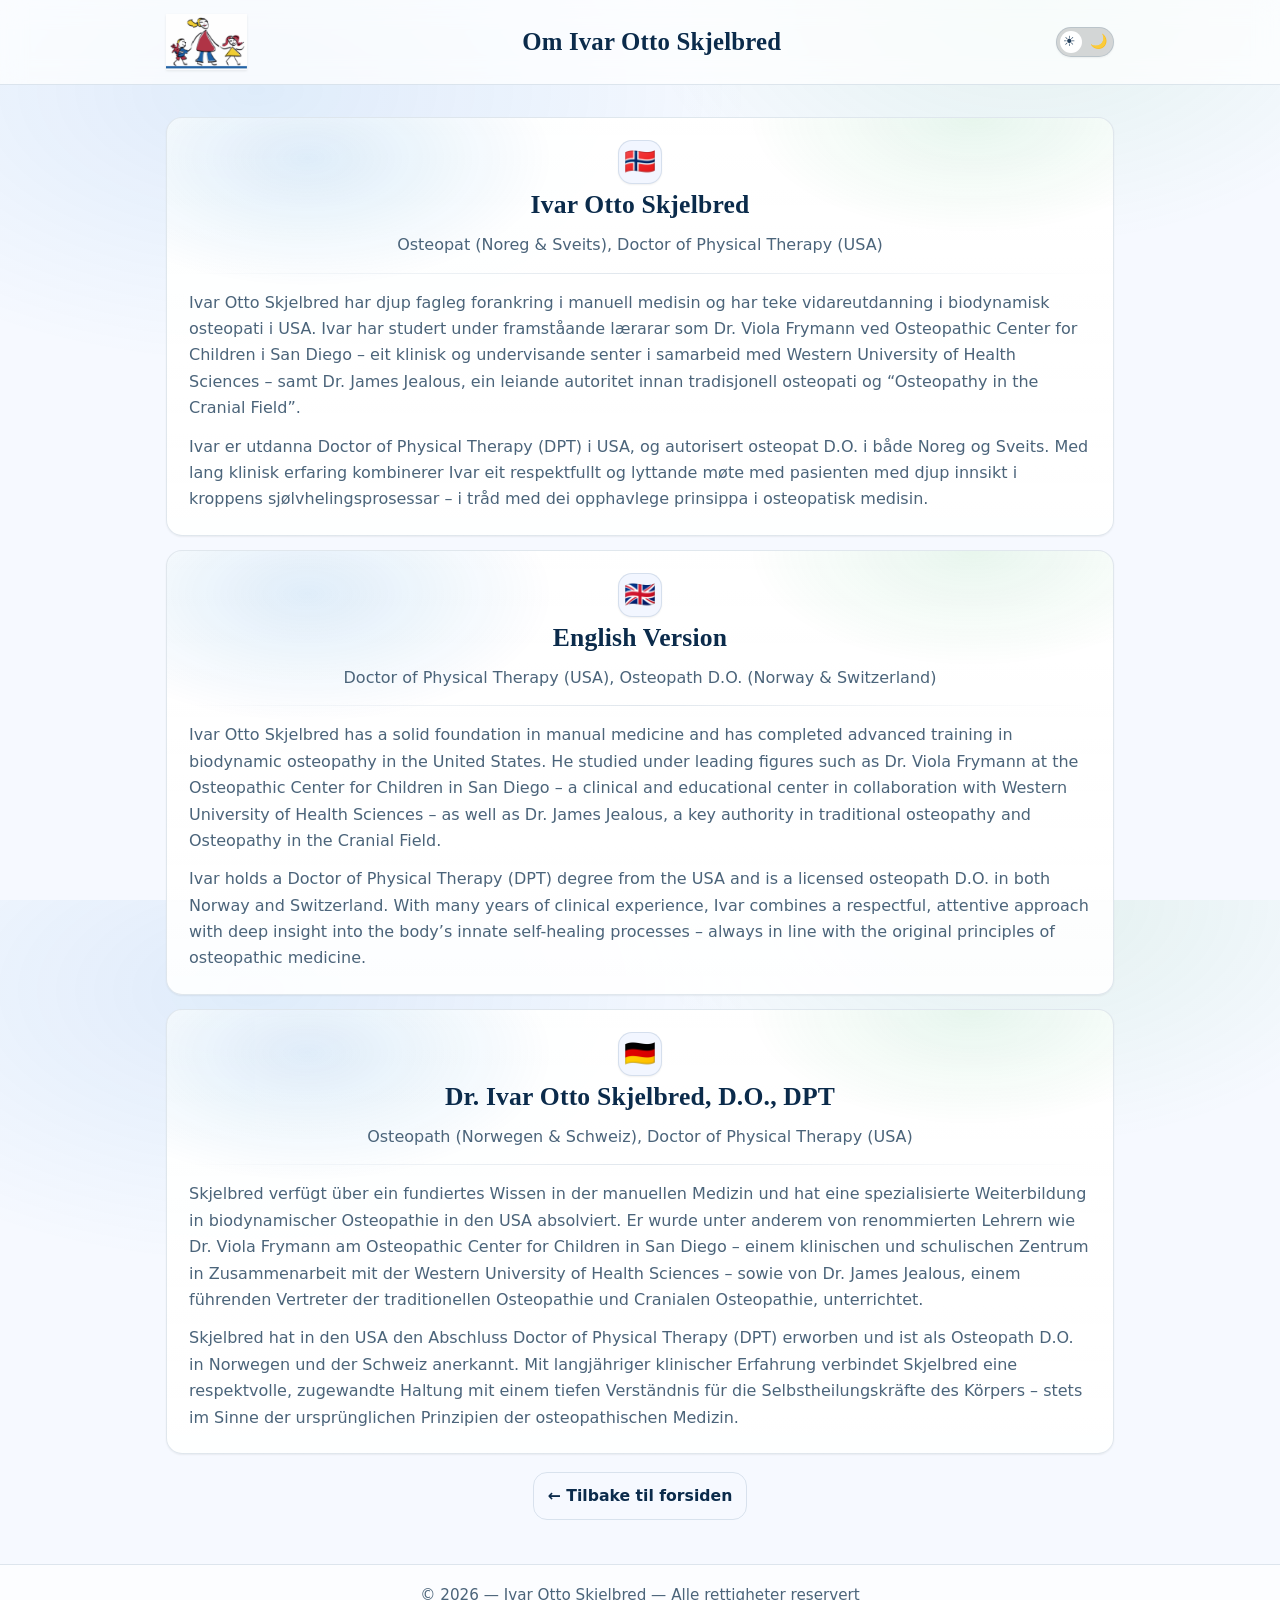
==== om-meg.html @ bd0c1c4c "Update om-meg.html" ====
<!DOCTYPE html>
<html lang="no">
<head>
  <meta charset="UTF-8" />
  <meta name="viewport" content="width=device-width, initial-scale=1.0" />
  <title>Om Ivar Otto Skjelbred</title>

  <meta name="description" content="Om Ivar Otto Skjelbred – bakgrunn, utdanning og erfaring. Norsk, engelsk og tysk." />
  <meta name="color-scheme" content="light dark" />

  <link rel="icon" href="logo.gif" type="image/gif" />
  <link rel="preconnect" href="https://www.google.com" />
  <link rel="preconnect" href="https://upload.wikimedia.org" />

  <style>
    /* Reset */
    * { margin: 0; padding: 0; box-sizing: border-box; }
    img { max-width: 100%; display: block; }
    a { color: inherit; }
    html, body { height: 100%; }

    :root{
      --bg: #f6f9ff;
      --surface: #ffffff;
      --surface-2: #f2f6ff;
      --text: #0b2b4b;
      --muted: #4b647a;
      --border: rgba(3,57,108,0.12);

      --primary: #0b74d1;
      --primary-hover: #085ea9;

      --success: #2eaa5f;
      --success-hover: #249452;

      --shadow-sm: 0 1px 2px rgba(0,0,0,.06);
      --shadow-md: 0 10px 25px rgba(0,0,0,.08);

      --radius: 16px;
      --container: 980px;
    }

    [data-theme="dark"]{
      --bg: #0f1115;
      --surface: #161a22;
      --surface-2: #0f141c;
      --text: #f3f6fb;
      --muted: #b7c3d0;
      --border: rgba(255,255,255,0.10);

      --primary: #4aa3ff;
      --primary-hover: #2d8ef5;

      --success: #43c37a;
      --success-hover: #2faa63;

      --shadow-sm: 0 1px 2px rgba(0,0,0,.25);
      --shadow-md: 0 12px 28px rgba(0,0,0,.35);
    }

    body{
      font-family: system-ui, -apple-system, Segoe UI, Roboto, Arial, "Noto Sans", "Apple Color Emoji","Segoe UI Emoji";
      background: radial-gradient(900px 500px at 20% 10%, rgba(11,116,209,.10), transparent 55%),
                  radial-gradient(700px 450px at 80% 0%, rgba(46,170,95,.10), transparent 55%),
                  var(--bg);
      color: var(--text);
      line-height: 1.65;
      -webkit-font-smoothing: antialiased;
      text-rendering: optimizeLegibility;
      transition: background-color .25s ease, color .25s ease;
      color-scheme: light dark;
      display: flex;
      flex-direction: column;
      min-height: 100%;
    }

    /* Header */
    header{
      position: sticky;
      top: 0;
      z-index: 10;
      background: rgba(255,255,255,.72);
      backdrop-filter: blur(12px);
      border-bottom: 1px solid var(--border);
    }
    [data-theme="dark"] header{
      background: rgba(22,26,34,.70);
    }

    .header-inner{
      max-width: var(--container);
      margin: 0 auto;
      padding: 14px 16px;
      display: grid;
      grid-template-columns: auto 1fr auto;
      align-items: center;
      gap: 12px;
    }

    header img.logo{
      width: auto;
      height: 56px;
      max-width: 90px;
      filter: drop-shadow(0 1px 1px rgba(0,0,0,.08));
    }

    header h1{
      font-size: clamp(1.05rem, 2.5vw, 1.55rem);
      margin: 0;
      text-align: center;
      letter-spacing: .2px;
      font-family: ui-serif, Georgia, "Times New Roman", Times, serif;
    }

    /* Theme toggle */
    .theme-toggle{
      position: relative;
      display: inline-block;
      width: 58px;
      height: 30px;
    }
    .theme-toggle input{
      opacity: 0;
      width: 0;
      height: 0;
    }
    .slider{
      position: absolute;
      cursor: pointer;
      inset: 0;
      background-color: rgba(0,0,0,0.15);
      border: 1px solid var(--border);
      transition: 0.25s;
      border-radius: 999px;
      display: flex;
      align-items: center;
      justify-content: space-between;
      padding: 0 6px;
      box-shadow: var(--shadow-sm);
    }
    .slider:before{
      content: "";
      position: absolute;
      height: 22px;
      width: 22px;
      left: 3px;
      top: 3px;
      background-color: white;
      transition: 0.25s;
      border-radius: 50%;
    }
    input:checked + .slider{
      background-color: rgba(46,170,95,0.30);
    }
    input:checked + .slider:before{
      transform: translateX(28px);
    }
    .icon{ font-size: 14px; opacity: .9; }

    /* Layout */
    main{
      flex: 1;
      width: 100%;
      display: flex;
      justify-content: center;
    }
    .page{
      width: 100%;
      max-width: var(--container);
      padding: 18px 16px 44px;
    }

    /* Unified card style */
    .card{
      background: linear-gradient(180deg, rgba(255,255,255,.95), rgba(255,255,255,.90));
      border: 1px solid var(--border);
      border-radius: var(--radius);
      box-shadow: var(--shadow-sm);
      padding: 22px;
      margin: 14px 0;
      position: relative;
      overflow: hidden;
    }
    [data-theme="dark"] .card{
      background: linear-gradient(180deg, rgba(22,26,34,.96), rgba(22,26,34,.88));
    }
    .card::before{
      content:"";
      position:absolute;
      inset:-2px;
      background:
        radial-gradient(420px 220px at 15% 10%, rgba(11,116,209,.14), transparent 60%),
        radial-gradient(420px 220px at 85% 0%, rgba(46,170,95,.12), transparent 55%);
      pointer-events:none;
      opacity:.9;
    }
    .card > *{ position: relative; }

    .card-head{
      text-align: center;
      margin-bottom: 10px;
    }
    .card-title{
      font-size: clamp(1.25rem, 2.2vw, 1.6rem);
      letter-spacing: .2px;
      font-family: ui-serif, Georgia, "Times New Roman", Times, serif;
      margin: 0;
    }
    .card-subtitle{
      margin-top: 6px;
      color: var(--muted);
      font-size: 1rem;
    }

    .divider{
      height: 1px;
      background: linear-gradient(90deg, transparent, var(--border), transparent);
      margin: 14px 0 16px;
    }

    /* Section content */
    .section-grid{
      display: grid;
      gap: 12px;
    }
    .flag{
      font-size: 1.6rem;
      line-height: 1;
      display: inline-flex;
      align-items: center;
      justify-content: center;
      width: 44px;
      height: 44px;
      border-radius: 14px;
      border: 1px solid var(--border);
      background: var(--surface-2);
      box-shadow: var(--shadow-sm);
      margin: 0 auto;
    }

    p{
      color: var(--muted);
      font-size: 1rem;
    }
    .lead{
      color: var(--text);
      font-weight: 700;
      margin-top: 2px;
      text-align: center;
    }

    /* Buttons */
    .btn{
      display: inline-flex;
      align-items: center;
      justify-content: center;
      gap: 8px;
      padding: 12px 16px;
      font-size: 0.98rem;
      font-weight: 750;
      color: #fff;
      background: var(--primary);
      border: 1px solid rgba(255,255,255,.15);
      border-radius: 14px;
      text-decoration: none;
      cursor: pointer;
      box-shadow: var(--shadow-sm);
      transition: transform .15s ease, box-shadow .15s ease, background-color .15s ease;
      min-width: 200px;
    }
    .btn:hover{
      background: var(--primary-hover);
      transform: translateY(-1px);
      box-shadow: var(--shadow-md);
    }
    .btn:active{ transform: translateY(0); }
    .btn:focus-visible{
      outline: 3px solid rgba(74,163,255,.45);
      outline-offset: 3px;
    }
    .btn.ghost{
      background: transparent;
      color: var(--text);
      border: 1px solid var(--border);
      box-shadow: none;
      min-width: unset;
      padding: 10px 14px;
    }
    .btn.ghost:hover{
      background: rgba(11,116,209,.08);
      transform: translateY(-1px);
      box-shadow: var(--shadow-sm);
    }

    .center-actions{
      display: flex;
      justify-content: center;
      margin-top: 18px;
    }

    /* Footer */
    footer{
      border-top: 1px solid var(--border);
      background: rgba(255,255,255,.65);
      backdrop-filter: blur(10px);
      color: var(--muted);
      text-align: center;
      padding: 18px 12px;
    }
    [data-theme="dark"] footer{
      background: rgba(22,26,34,.62);
    }
    footer p{ font-size: 0.95rem; }

    @media (max-width: 520px){
      header img.logo{ height: 48px; max-width: 80px; }
      .btn{ min-width: 100%; }
    }

    @media (prefers-reduced-motion: reduce){
      *{ transition: none !important; }
    }
  </style>
</head>

<body>
  <header>
    <div class="header-inner">
      <a href="index.html" aria-label="Til forsiden">
        <img src="logo.gif" alt="Osteopati Skjelbred Logo" class="logo" />
      </a>

      <h1>Om Ivar Otto Skjelbred</h1>

      <label class="theme-toggle" aria-label="Bytt mellom lys og mørk modus">
        <input type="checkbox" id="theme-switch" />
        <span class="slider" aria-hidden="true">
          <span class="icon">☀️</span>
          <span class="icon">🌙</span>
        </span>
      </label>
    </div>
  </header>

  <main>
    <div class="page">

      <!-- Norsk -->
      <section class="card">
        <div class="card-head">
          <div class="flag" aria-hidden="true">🇳🇴</div>
          <h2 class="card-title">Ivar Otto Skjelbred</h2>
          <p class="card-subtitle">Osteopat (Noreg &amp; Sveits), Doctor of Physical Therapy (USA)</p>
        </div>

        <div class="divider"></div>

        <div class="section-grid">
          <p>
            Ivar Otto Skjelbred har djup fagleg forankring i manuell medisin og har teke vidareutdanning i biodynamisk osteopati i USA.
            Ivar har studert under framståande lærarar som Dr. Viola Frymann ved Osteopathic Center for Children i San Diego – eit klinisk og
            undervisande senter i samarbeid med Western University of Health Sciences – samt Dr. James Jealous, ein leiande autoritet innan
            tradisjonell osteopati og “Osteopathy in the Cranial Field”.
          </p>
          <p>
            Ivar er utdanna Doctor of Physical Therapy (DPT) i USA, og autorisert osteopat D.O. i både Noreg og Sveits. Med lang klinisk
            erfaring kombinerer Ivar eit respektfullt og lyttande møte med pasienten med djup innsikt i kroppens sjølvhelingsprosessar – i tråd
            med dei opphavlege prinsippa i osteopatisk medisin.
          </p>
        </div>
      </section>

      <!-- English -->
      <section class="card">
        <div class="card-head">
          <div class="flag" aria-hidden="true">🇬🇧</div>
          <h2 class="card-title">English Version</h2>
          <p class="card-subtitle">Doctor of Physical Therapy (USA), Osteopath D.O. (Norway &amp; Switzerland)</p>
        </div>

        <div class="divider"></div>

        <div class="section-grid">
          <p>
            Ivar Otto Skjelbred has a solid foundation in manual medicine and has completed advanced training in biodynamic osteopathy in the
            United States. He studied under leading figures such as Dr. Viola Frymann at the Osteopathic Center for Children in San Diego – a
            clinical and educational center in collaboration with Western University of Health Sciences – as well as Dr. James Jealous, a key
            authority in traditional osteopathy and Osteopathy in the Cranial Field.
          </p>
          <p>
            Ivar holds a Doctor of Physical Therapy (DPT) degree from the USA and is a licensed osteopath D.O. in both Norway and Switzerland.
            With many years of clinical experience, Ivar combines a respectful, attentive approach with deep insight into the body’s innate
            self-healing processes – always in line with the original principles of osteopathic medicine.
          </p>
        </div>
      </section>

      <!-- Deutsch -->
      <section class="card">
        <div class="card-head">
          <div class="flag" aria-hidden="true">🇩🇪</div>
          <h2 class="card-title">Dr. Ivar Otto Skjelbred, D.O., DPT</h2>
          <p class="card-subtitle">Osteopath (Norwegen &amp; Schweiz), Doctor of Physical Therapy (USA)</p>
        </div>

        <div class="divider"></div>

        <div class="section-grid">
          <p>
            Skjelbred verfügt über ein fundiertes Wissen in der manuellen Medizin und hat eine spezialisierte Weiterbildung in biodynamischer
            Osteopathie in den USA absolviert. Er wurde unter anderem von renommierten Lehrern wie Dr. Viola Frymann am Osteopathic Center for
            Children in San Diego – einem klinischen und schulischen Zentrum in Zusammenarbeit mit der Western University of Health Sciences –
            sowie von Dr. James Jealous, einem führenden Vertreter der traditionellen Osteopathie und Cranialen Osteopathie, unterrichtet.
          </p>
          <p>
            Skjelbred hat in den USA den Abschluss Doctor of Physical Therapy (DPT) erworben und ist als Osteopath D.O. in Norwegen und der
            Schweiz anerkannt. Mit langjähriger klinischer Erfahrung verbindet Skjelbred eine respektvolle, zugewandte Haltung mit einem tiefen
            Verständnis für die Selbstheilungskräfte des Körpers – stets im Sinne der ursprünglichen Prinzipien der osteopathischen Medizin.
          </p>
        </div>
      </section>

      <div class="center-actions">
        <a href="index.html" class="btn ghost">&larr; Tilbake til forsiden</a>
      </div>

    </div>
  </main>

  <footer>
    <p>&copy; 2026 — Ivar Otto Skjelbred — Alle rettigheter reservert</p>
  </footer>

  <script>
    // Same theme behavior as index.html (localStorage)
    const themeSwitch = document.getElementById('theme-switch');
    const savedTheme = localStorage.getItem('theme');

    if (savedTheme === 'dark') {
      document.body.setAttribute('data-theme', 'dark');
      themeSwitch.checked = true;
    }

    themeSwitch.addEventListener('change', () => {
      const mode = themeSwitch.checked ? 'dark' : 'light';
      if (mode === 'dark') document.body.setAttribute('data-theme', 'dark');
      else document.body.removeAttribute('data-theme');
      localStorage.setItem('theme', mode);
    });
  </script>
</body>
</html>
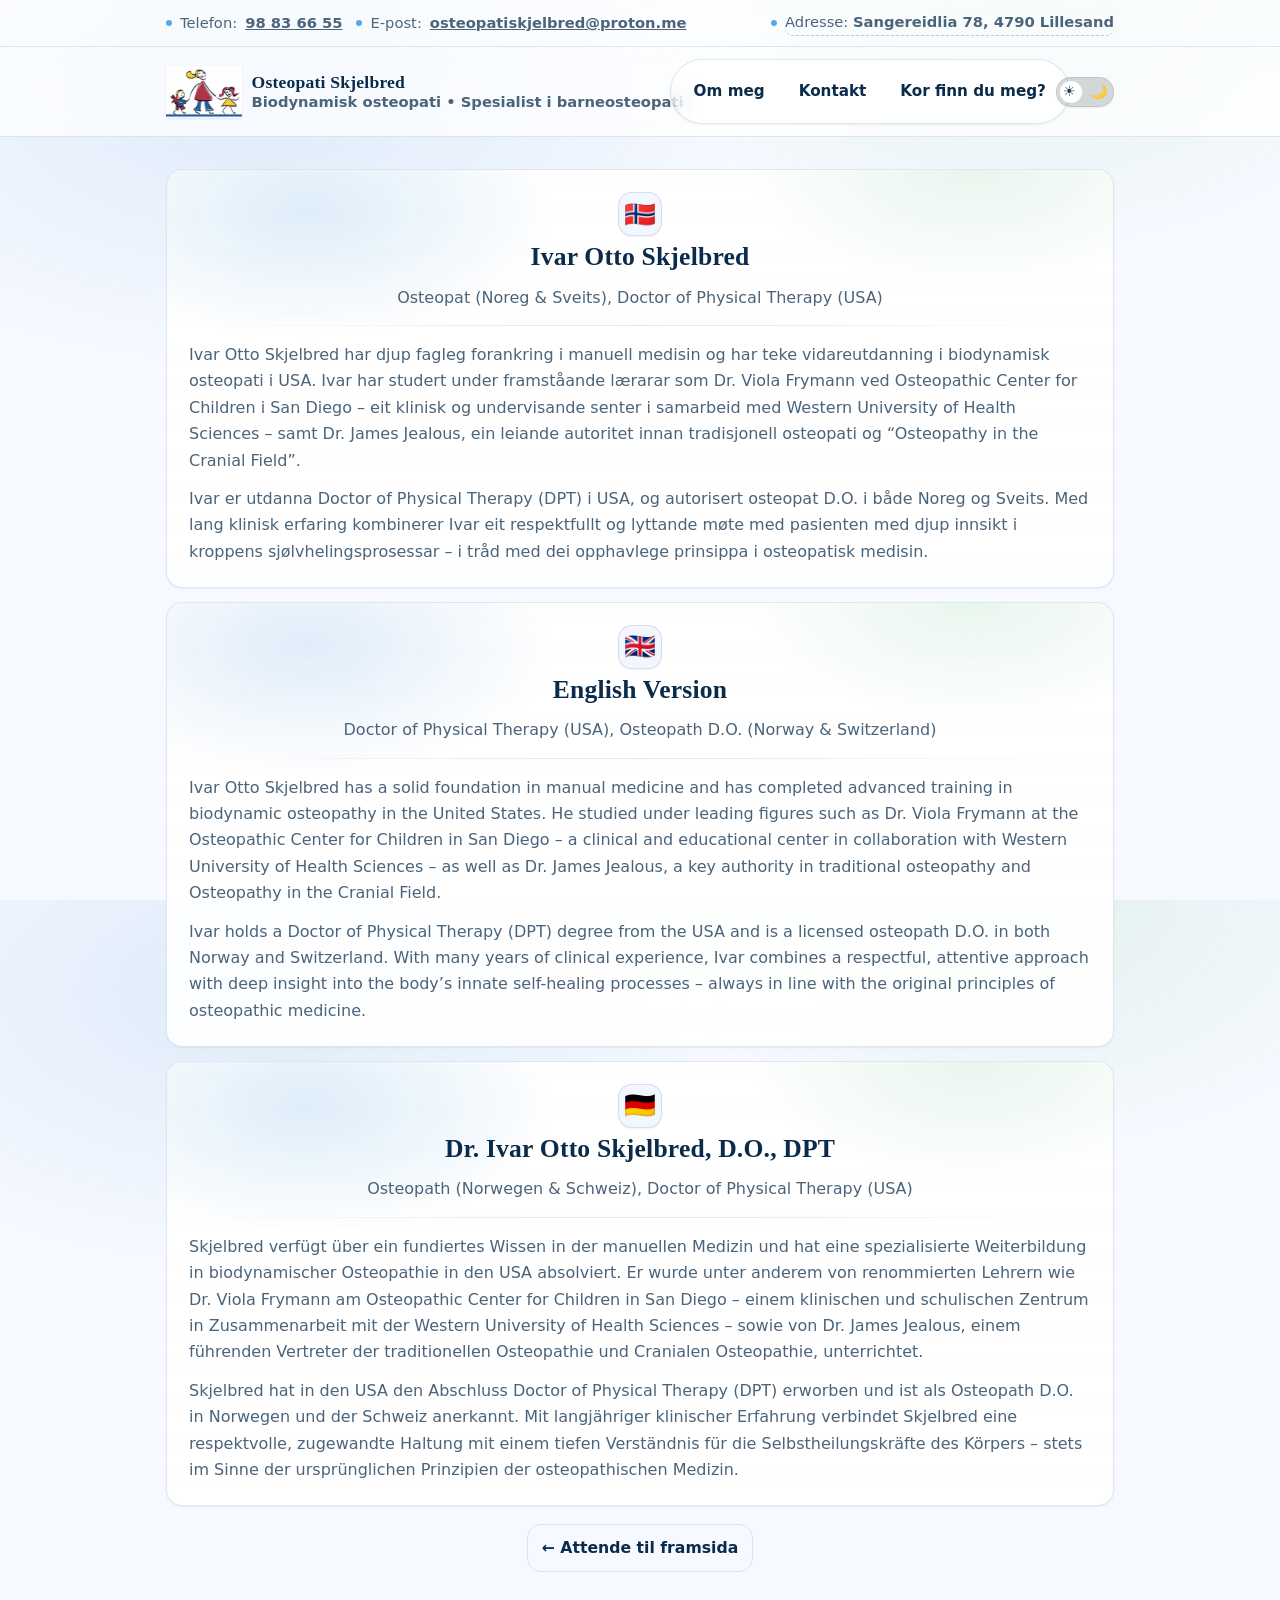
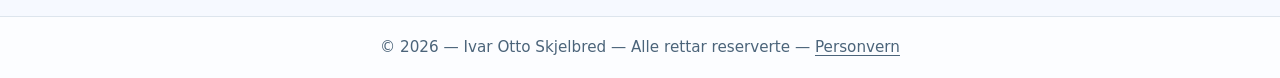
==== commit 38862682: "Update om-meg.html" ====
--- a/om-meg.html
+++ b/om-meg.html
@@ -1,5 +1,5 @@
 <!DOCTYPE html>
-<html lang="no">
+<html lang="nn">
 <head>
   <meta charset="UTF-8" />
   <meta name="viewport" content="width=device-width, initial-scale=1.0" />
@@ -18,6 +18,7 @@
     img { max-width: 100%; display: block; }
     a { color: inherit; }
     html, body { height: 100%; }
+    html{ scroll-behavior: smooth; }
 
     :root{
       --bg: #f6f9ff;
@@ -38,6 +39,7 @@
 
       --radius: 16px;
       --container: 980px;
+      --menu-h: 84px;
     }
 
     [data-theme="dark"]{
@@ -74,42 +76,121 @@
       min-height: 100%;
     }
 
-    /* Header */
-    header{
-      position: sticky;
-      top: 0;
-      z-index: 10;
+    /* =======================
+       TOPPBAR (detaljar)
+    ======================= */
+    .topbar{
       background: rgba(255,255,255,.72);
       backdrop-filter: blur(12px);
       border-bottom: 1px solid var(--border);
-    }
-    [data-theme="dark"] header{
-      background: rgba(22,26,34,.70);
-    }
-
-    .header-inner{
+      color: var(--muted);
+      font-size: .92rem;
+    }
+    [data-theme="dark"] .topbar{ background: rgba(22,26,34,.70); }
+
+    .topbar-inner{
       max-width: var(--container);
       margin: 0 auto;
-      padding: 14px 16px;
+      padding: 10px 16px;
+      display: flex;
+      align-items: center;
+      justify-content: space-between;
+      gap: 12px;
+      flex-wrap: wrap;
+    }
+    .topbar-left, .topbar-right{
+      display: flex;
+      align-items: center;
+      gap: 14px;
+      flex-wrap: wrap;
+    }
+    .chip{
+      display: inline-flex;
+      align-items: center;
+      gap: 8px;
+      white-space: nowrap;
+    }
+    .dot{
+      width: 6px; height: 6px;
+      border-radius: 999px;
+      background: rgba(11,116,209,.65);
+      flex: 0 0 auto;
+    }
+    [data-theme="dark"] .dot{ background: rgba(74,163,255,.70); }
+
+    .maplink{
+      text-decoration: none;
+      border-bottom: 1px dashed rgba(11,116,209,.35);
+      padding-bottom: 1px;
+      transition: border-color .15s ease, color .15s ease, background-color .15s ease;
+      border-radius: 8px;
+    }
+    .maplink:hover{
+      border-color: rgba(11,116,209,.75);
+      color: var(--text);
+      background: rgba(11,116,209,.06);
+    }
+    .maplink:focus-visible{
+      outline: 3px solid rgba(74,163,255,.45);
+      outline-offset: 3px;
+    }
+
+    @media (max-width: 820px){
+      .topbar{ display: none; }
+    }
+
+    /* =======================
+       MENYSTRIPE (sticky)
+    ======================= */
+    .menubar{
+      position: sticky;
+      top: 0;
+      z-index: 30;
+      background: rgba(255,255,255,.72);
+      backdrop-filter: blur(12px);
+      border-bottom: 1px solid var(--border);
+    }
+    [data-theme="dark"] .menubar{ background: rgba(22,26,34,.70); }
+
+    .menubar-inner{
+      max-width: var(--container);
+      margin: 0 auto;
+      padding: 12px 16px;
       display: grid;
       grid-template-columns: auto 1fr auto;
       align-items: center;
       gap: 12px;
-    }
-
-    header img.logo{
+      min-height: var(--menu-h);
+    }
+
+    .brand{
+      display: inline-flex;
+      align-items: center;
+      gap: 10px;
+      text-decoration: none;
+    }
+    .brand img{
       width: auto;
-      height: 56px;
+      height: 52px;
       max-width: 90px;
       filter: drop-shadow(0 1px 1px rgba(0,0,0,.08));
     }
-
-    header h1{
-      font-size: clamp(1.05rem, 2.5vw, 1.55rem);
-      margin: 0;
-      text-align: center;
+    .brand-text{
+      display: grid;
+      gap: 2px;
+      line-height: 1.1;
+    }
+    .brand-name{
+      font-family: ui-serif, Georgia, "Times New Roman", Times, serif;
+      font-weight: 900;
       letter-spacing: .2px;
-      font-family: ui-serif, Georgia, "Times New Roman", Times, serif;
+      font-size: 1.1rem;
+    }
+    .brand-tagline{
+      color: var(--muted);
+      font-weight: 650;
+      font-size: .92rem;
+      white-space: nowrap;
     }
 
     /* Theme toggle */
@@ -119,11 +200,7 @@
       width: 58px;
       height: 30px;
     }
-    .theme-toggle input{
-      opacity: 0;
-      width: 0;
-      height: 0;
-    }
+    .theme-toggle input{ opacity: 0; width: 0; height: 0; }
     .slider{
       position: absolute;
       cursor: pointer;
@@ -149,15 +226,97 @@
       transition: 0.25s;
       border-radius: 50%;
     }
-    input:checked + .slider{
-      background-color: rgba(46,170,95,0.30);
-    }
-    input:checked + .slider:before{
-      transform: translateX(28px);
-    }
+    input:checked + .slider{ background-color: rgba(46,170,95,0.30); }
+    input:checked + .slider:before{ transform: translateX(28px); }
     .icon{ font-size: 14px; opacity: .9; }
 
-    /* Layout */
+    /* Nav */
+    .nav-inner{
+      display: flex;
+      align-items: center;
+      justify-content: center;
+      gap: 8px;
+      padding: 10px;
+      border: 1px solid var(--border);
+      border-radius: 999px;
+      background: rgba(255,255,255,.55);
+      box-shadow: var(--shadow-sm);
+      backdrop-filter: blur(10px);
+      overflow-x: auto;
+      scrollbar-width: none;
+      justify-self: center;
+    }
+    .nav-inner::-webkit-scrollbar{ display: none; }
+    [data-theme="dark"] .nav-inner{ background: rgba(22,26,34,.55); }
+
+    .nav-inner a{
+      display: inline-flex;
+      align-items: center;
+      justify-content: center;
+      padding: 8px 12px;
+      border-radius: 999px;
+      text-decoration: none;
+      font-weight: 750;
+      font-size: 0.95rem;
+      color: var(--text);
+      border: 1px solid transparent;
+      transition: background-color .15s ease, transform .15s ease, border-color .15s ease;
+      white-space: nowrap;
+    }
+    .nav-inner a:hover{
+      background: rgba(11,116,209,.10);
+      border-color: rgba(11,116,209,.18);
+      transform: translateY(-1px);
+    }
+    .nav-inner a:focus-visible{
+      outline: 3px solid rgba(74,163,255,.45);
+      outline-offset: 3px;
+    }
+
+    /* Mobile hamburger */
+    .menu-btn{
+      display: none;
+      border: 1px solid var(--border);
+      background: rgba(255,255,255,.55);
+      color: var(--text);
+      border-radius: 12px;
+      padding: 10px 12px;
+      font-weight: 850;
+      box-shadow: var(--shadow-sm);
+      cursor: pointer;
+    }
+    [data-theme="dark"] .menu-btn{ background: rgba(22,26,34,.55); }
+
+    @media (max-width: 840px){
+      .menubar-inner{
+        grid-template-columns: auto auto auto;
+      }
+
+      .nav-inner{
+        display: none;
+        grid-column: 1 / -1;
+        flex-direction: column;
+        align-items: stretch;
+        border-radius: 16px;
+        padding: 8px;
+        margin-top: 10px;
+      }
+      .nav-inner.open{ display: flex; }
+      .nav-inner a{ justify-content: flex-start; border-radius: 14px; }
+
+      .menu-btn{ display: inline-flex; align-items: center; gap: 8px; justify-self: end; }
+      .brand-tagline{ display: none; }
+      :root{ --menu-h: 74px; }
+    }
+
+    @media (max-width: 520px){
+      .brand img{ height: 46px; max-width: 80px; }
+      :root{ --menu-h: 70px; }
+    }
+
+    /* =======================
+       Layout / cards (original)
+    ======================= */
     main{
       flex: 1;
       width: 100%;
@@ -170,7 +329,6 @@
       padding: 18px 16px 44px;
     }
 
-    /* Unified card style */
     .card{
       background: linear-gradient(180deg, rgba(255,255,255,.95), rgba(255,255,255,.90));
       border: 1px solid var(--border);
@@ -218,7 +376,6 @@
       margin: 14px 0 16px;
     }
 
-    /* Section content */
     .section-grid{
       display: grid;
       gap: 12px;
@@ -241,12 +398,6 @@
     p{
       color: var(--muted);
       font-size: 1rem;
-    }
-    .lead{
-      color: var(--text);
-      font-weight: 700;
-      margin-top: 2px;
-      text-align: center;
     }
 
     /* Buttons */
@@ -273,7 +424,6 @@
       transform: translateY(-1px);
       box-shadow: var(--shadow-md);
     }
-    .btn:active{ transform: translateY(0); }
     .btn:focus-visible{
       outline: 3px solid rgba(74,163,255,.45);
       outline-offset: 3px;
@@ -298,7 +448,6 @@
       margin-top: 18px;
     }
 
-    /* Footer */
     footer{
       border-top: 1px solid var(--border);
       background: rgba(255,255,255,.65);
@@ -307,32 +456,66 @@
       text-align: center;
       padding: 18px 12px;
     }
-    [data-theme="dark"] footer{
-      background: rgba(22,26,34,.62);
-    }
+    [data-theme="dark"] footer{ background: rgba(22,26,34,.62); }
     footer p{ font-size: 0.95rem; }
+    footer a{ text-decoration: underline; text-underline-offset: 3px; }
 
     @media (max-width: 520px){
-      header img.logo{ height: 48px; max-width: 80px; }
       .btn{ min-width: 100%; }
     }
 
     @media (prefers-reduced-motion: reduce){
       *{ transition: none !important; }
+      html{ scroll-behavior: auto !important; }
     }
   </style>
 </head>
 
 <body>
-  <header>
-    <div class="header-inner">
-      <a href="index.html" aria-label="Til forsiden">
-        <img src="logo.gif" alt="Osteopati Skjelbred Logo" class="logo" />
+  <!-- TOPPBAR -->
+  <div class="topbar">
+    <div class="topbar-inner">
+      <div class="topbar-left">
+        <span class="chip"><span class="dot" aria-hidden="true"></span>Telefon: <strong><a href="tel:98836655">98 83 66 55</a></strong></span>
+        <span class="chip"><span class="dot" aria-hidden="true"></span>E-post: <strong><a href="mailto:osteopatiskjelbred@proton.me">osteopatiskjelbred@proton.me</a></strong></span>
+      </div>
+
+      <div class="topbar-right">
+        <span class="chip">
+          <span class="dot" aria-hidden="true"></span>
+          <a class="maplink"
+             href="https://www.google.com/maps/search/?api=1&query=Sangereidlia%2078%2C%204790%20Lillesand"
+             target="_blank" rel="noopener noreferrer"
+             aria-label="Opne adresse i Google Maps">
+            Adresse: <strong>Sangereidlia 78, 4790 Lillesand</strong>
+          </a>
+        </span>
+      </div>
+    </div>
+  </div>
+
+  <!-- MENYSTRIPE -->
+  <div class="menubar" role="banner">
+    <div class="menubar-inner">
+      <a class="brand" href="index.html" aria-label="Til framsida">
+        <img src="logo.gif" alt="Osteopati Skjelbred – logo" />
+        <span class="brand-text">
+          <span class="brand-name">Osteopati Skjelbred</span>
+          <span class="brand-tagline">Biodynamisk osteopati • Spesialist i barneosteopati</span>
+        </span>
       </a>
 
-      <h1>Om Ivar Otto Skjelbred</h1>
-
-      <label class="theme-toggle" aria-label="Bytt mellom lys og mørk modus">
+      <button class="menu-btn" id="menu-btn" aria-expanded="false" aria-controls="nav-inner">
+        ☰ Meny
+      </button>
+
+      <nav class="nav-inner" id="nav-inner" aria-label="Hovudmeny">
+        <a href="om-meg.html">Om meg</a>
+        <a href="index.html#contact">Kontakt</a>
+        <a href="index.html#location">Kor finn du meg?</a>
+      </nav>
+
+      <label class="theme-toggle" aria-label="Byt mellom lys og mørk modus">
         <input type="checkbox" id="theme-switch" />
         <span class="slider" aria-hidden="true">
           <span class="icon">☀️</span>
@@ -340,7 +523,7 @@
         </span>
       </label>
     </div>
-  </header>
+  </div>
 
   <main>
     <div class="page">
@@ -421,18 +604,21 @@
       </section>
 
       <div class="center-actions">
-        <a href="index.html" class="btn ghost">&larr; Tilbake til forsiden</a>
+        <a href="index.html" class="btn ghost">&larr; Attende til framsida</a>
       </div>
 
     </div>
   </main>
 
   <footer>
-    <p>&copy; 2026 — Ivar Otto Skjelbred — Alle rettigheter reservert</p>
+    <p>
+      &copy; 2026 — Ivar Otto Skjelbred — Alle rettar reserverte —
+      <a href="personvern.html">Personvern</a>
+    </p>
   </footer>
 
   <script>
-    // Same theme behavior as index.html (localStorage)
+    // Tema (localStorage) – same som index
     const themeSwitch = document.getElementById('theme-switch');
     const savedTheme = localStorage.getItem('theme');
 
@@ -447,6 +633,24 @@
       else document.body.removeAttribute('data-theme');
       localStorage.setItem('theme', mode);
     });
+
+    // Mobilmeny
+    const menuBtn = document.getElementById('menu-btn');
+    const navInner = document.getElementById('nav-inner');
+
+    menuBtn.addEventListener('click', () => {
+      const isOpen = navInner.classList.toggle('open');
+      menuBtn.setAttribute('aria-expanded', isOpen ? 'true' : 'false');
+    });
+
+    navInner.querySelectorAll('a').forEach(a => {
+      a.addEventListener('click', () => {
+        if (window.matchMedia('(max-width: 840px)').matches) {
+          navInner.classList.remove('open');
+          menuBtn.setAttribute('aria-expanded', 'false');
+        }
+      });
+    });
   </script>
 </body>
 </html>
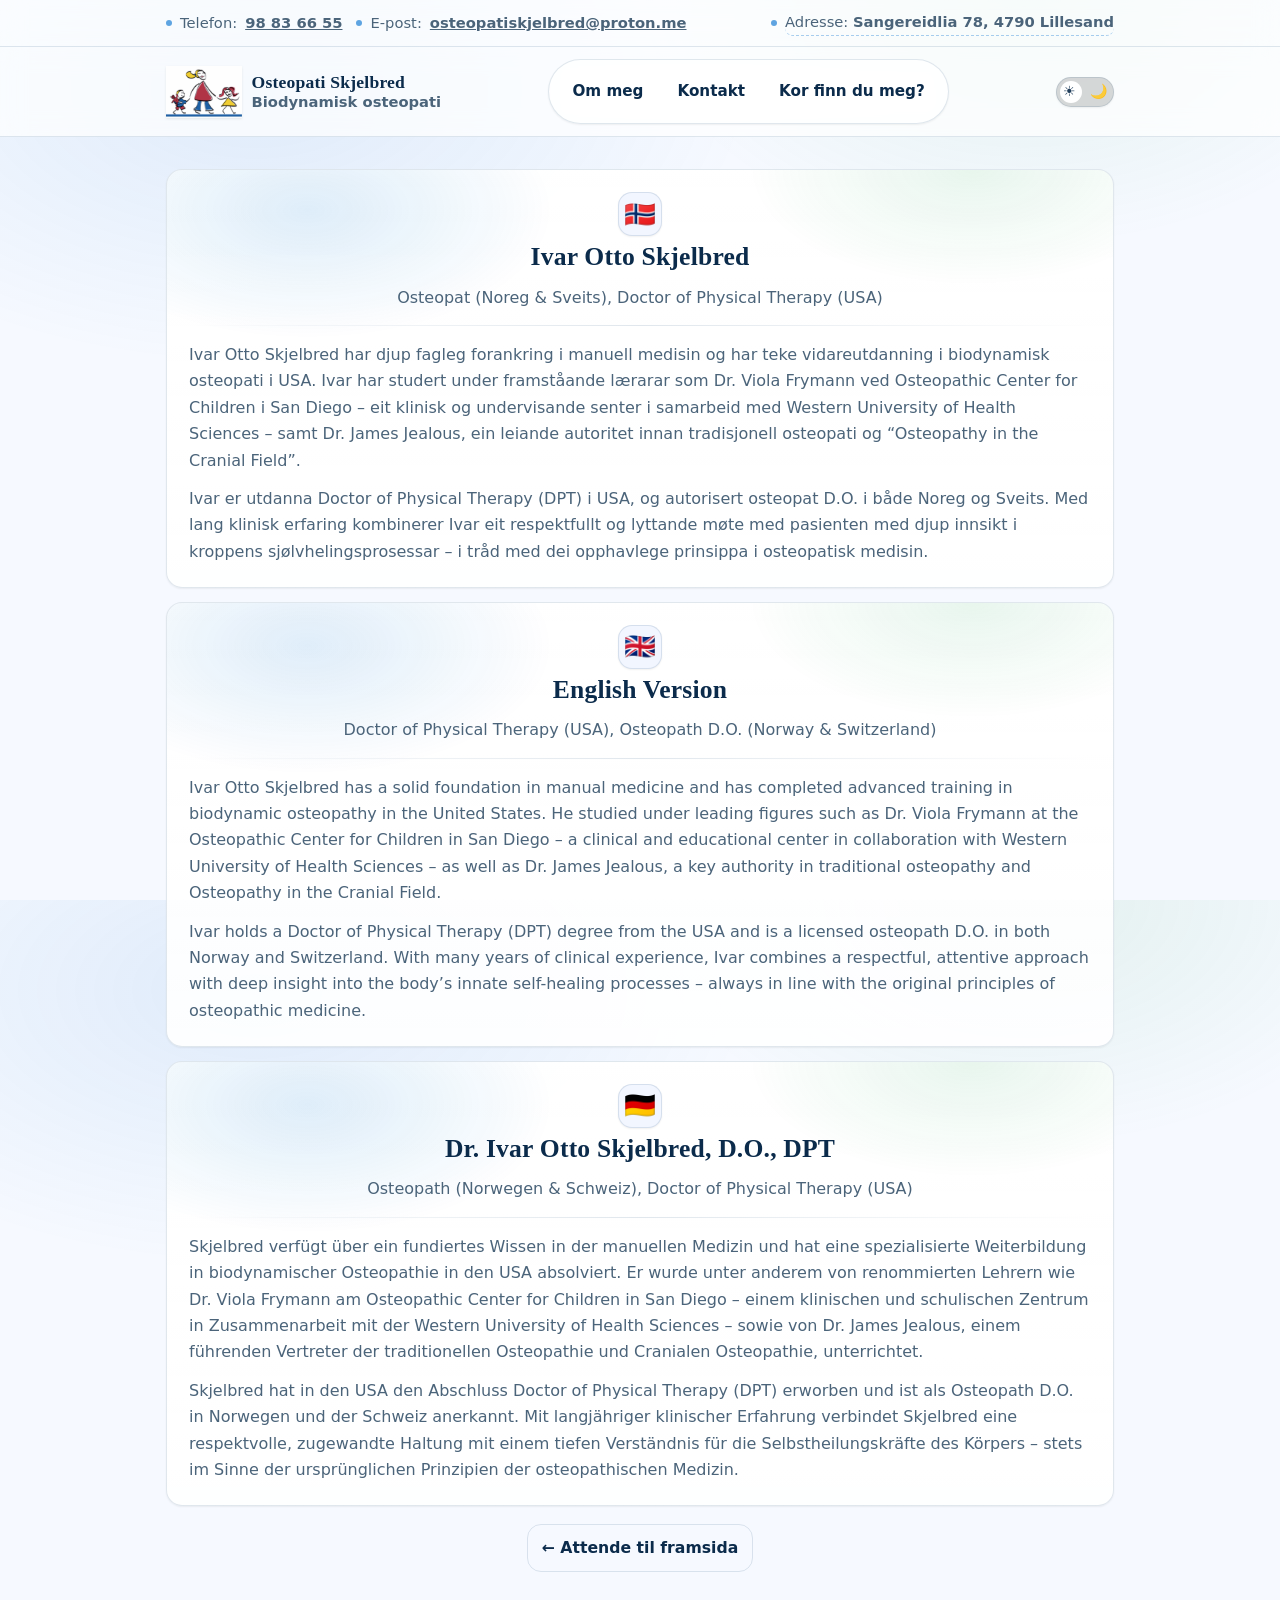
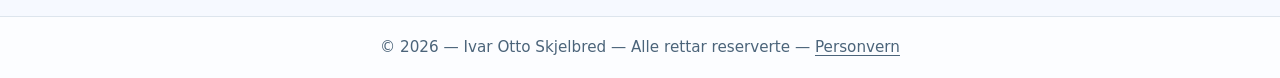
==== commit bc72dddf: "Update om-meg.html" ====
--- a/om-meg.html
+++ b/om-meg.html
@@ -501,7 +501,7 @@
         <img src="logo.gif" alt="Osteopati Skjelbred – logo" />
         <span class="brand-text">
           <span class="brand-name">Osteopati Skjelbred</span>
-          <span class="brand-tagline">Biodynamisk osteopati • Spesialist i barneosteopati</span>
+          <span class="brand-tagline">Biodynamisk osteopati</span>
         </span>
       </a>
 
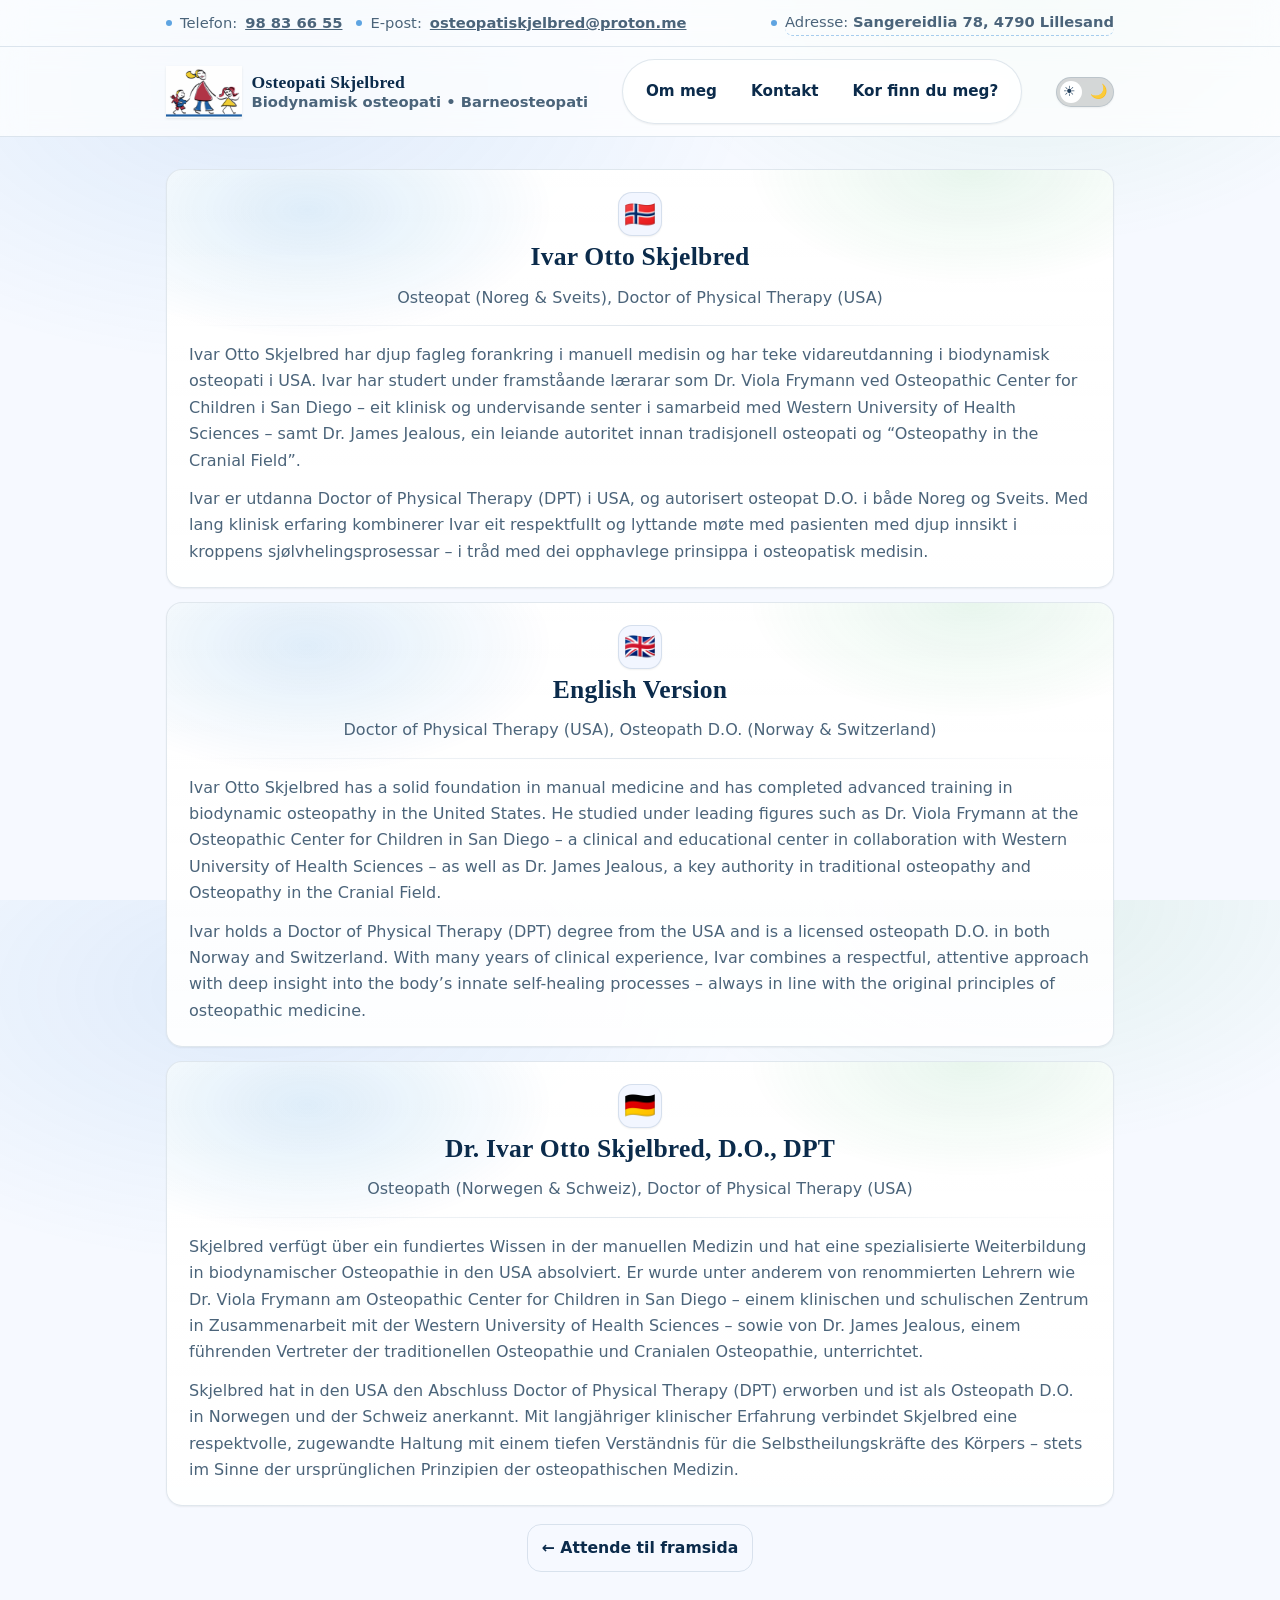
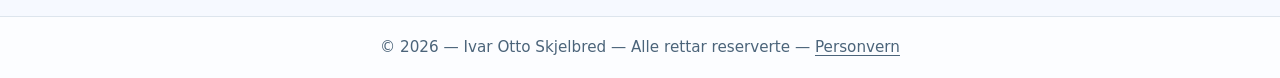
==== commit a58efaf8: "Update om-meg.html" ====
--- a/om-meg.html
+++ b/om-meg.html
@@ -501,7 +501,7 @@
         <img src="logo.gif" alt="Osteopati Skjelbred – logo" />
         <span class="brand-text">
           <span class="brand-name">Osteopati Skjelbred</span>
-          <span class="brand-tagline">Biodynamisk osteopati</span>
+          <span class="brand-tagline">Biodynamisk osteopati &bull; Barneosteopati</span>
         </span>
       </a>
 
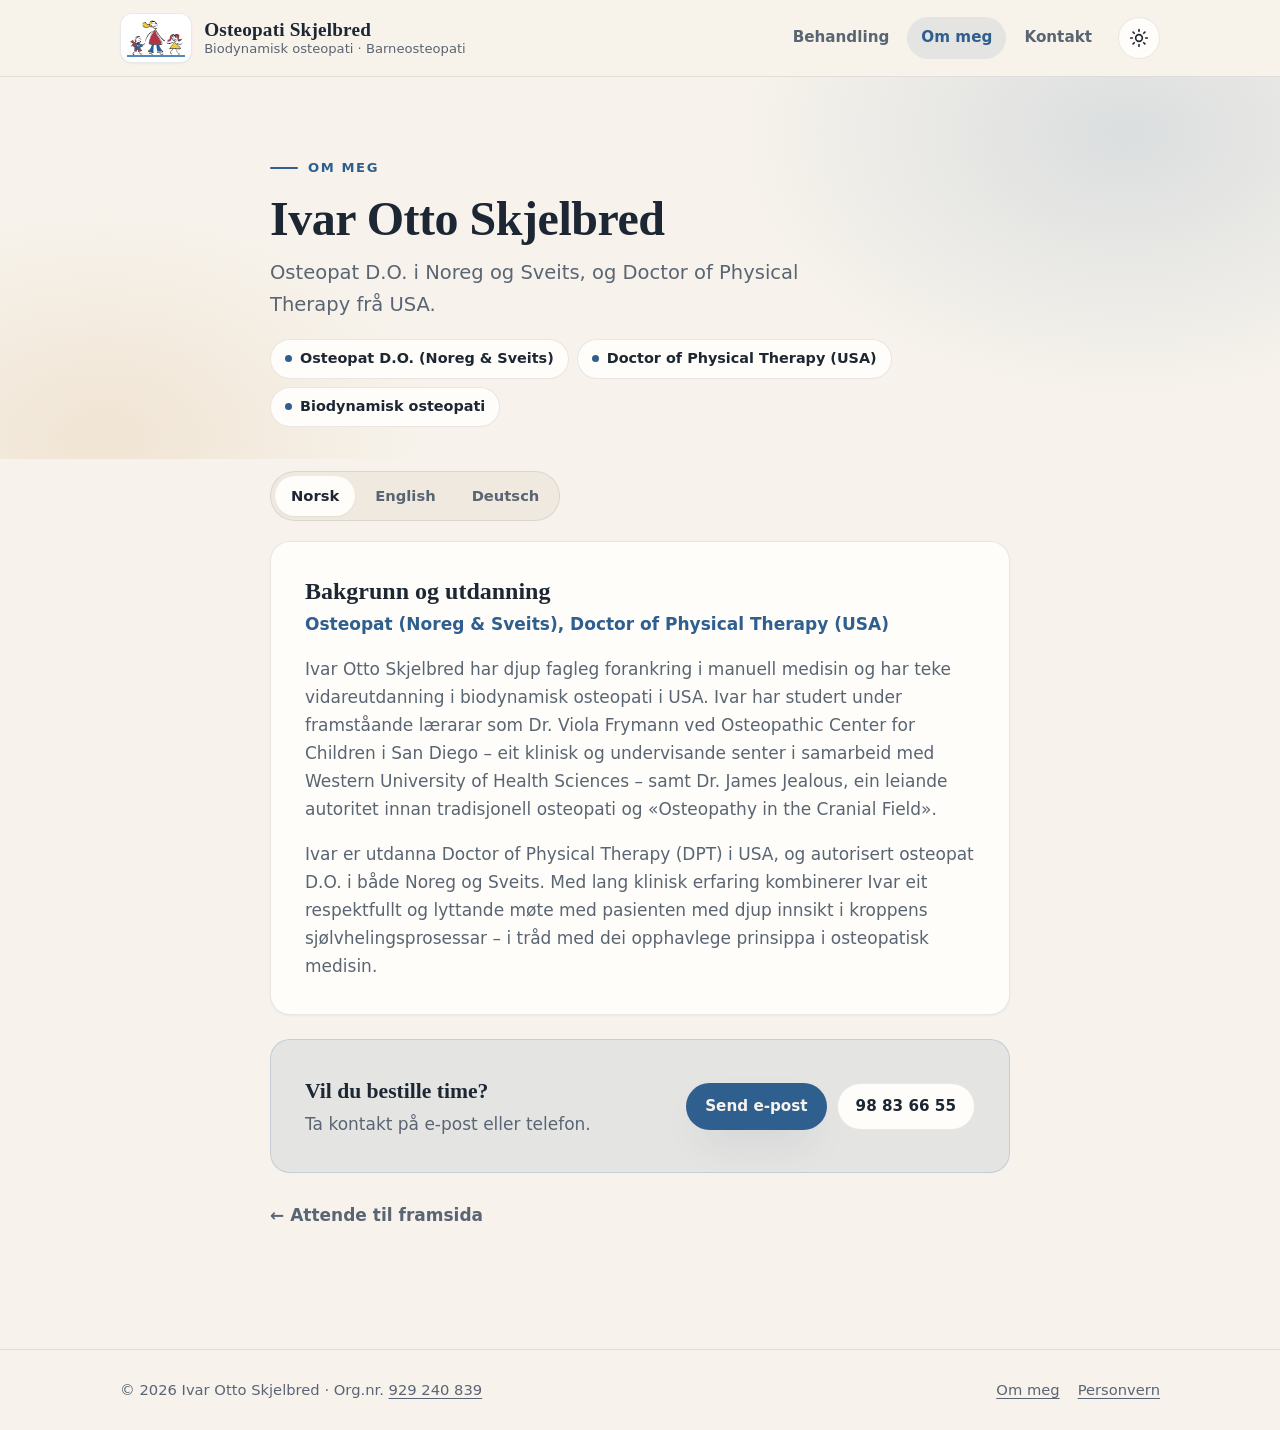
==== commit 7f3cfde5: "Add files via upload" ====
--- a/om-meg.html
+++ b/om-meg.html
@@ -3,567 +3,97 @@
 <head>
   <meta charset="UTF-8" />
   <meta name="viewport" content="width=device-width, initial-scale=1.0" />
-  <title>Om Ivar Otto Skjelbred</title>
+  <title>Om meg – Ivar Otto Skjelbred | Osteopati Skjelbred</title>
 
   <meta name="description" content="Om Ivar Otto Skjelbred – bakgrunn, utdanning og erfaring. Norsk, engelsk og tysk." />
   <meta name="color-scheme" content="light dark" />
+  <meta name="theme-color" content="#f7f3ec" media="(prefers-color-scheme: light)" />
+  <meta name="theme-color" content="#12161b" media="(prefers-color-scheme: dark)" />
 
-  <link rel="icon" href="logo.gif" type="image/gif" />
-  <link rel="preconnect" href="https://www.google.com" />
-  <link rel="preconnect" href="https://upload.wikimedia.org" />
-
-  <style>
-    /* Reset */
-    * { margin: 0; padding: 0; box-sizing: border-box; }
-    img { max-width: 100%; display: block; }
-    a { color: inherit; }
-    html, body { height: 100%; }
-    html{ scroll-behavior: smooth; }
-
-    :root{
-      --bg: #f6f9ff;
-      --surface: #ffffff;
-      --surface-2: #f2f6ff;
-      --text: #0b2b4b;
-      --muted: #4b647a;
-      --border: rgba(3,57,108,0.12);
-
-      --primary: #0b74d1;
-      --primary-hover: #085ea9;
-
-      --success: #2eaa5f;
-      --success-hover: #249452;
-
-      --shadow-sm: 0 1px 2px rgba(0,0,0,.06);
-      --shadow-md: 0 10px 25px rgba(0,0,0,.08);
-
-      --radius: 16px;
-      --container: 980px;
-      --menu-h: 84px;
-    }
-
-    [data-theme="dark"]{
-      --bg: #0f1115;
-      --surface: #161a22;
-      --surface-2: #0f141c;
-      --text: #f3f6fb;
-      --muted: #b7c3d0;
-      --border: rgba(255,255,255,0.10);
-
-      --primary: #4aa3ff;
-      --primary-hover: #2d8ef5;
-
-      --success: #43c37a;
-      --success-hover: #2faa63;
-
-      --shadow-sm: 0 1px 2px rgba(0,0,0,.25);
-      --shadow-md: 0 12px 28px rgba(0,0,0,.35);
-    }
-
-    body{
-      font-family: system-ui, -apple-system, Segoe UI, Roboto, Arial, "Noto Sans", "Apple Color Emoji","Segoe UI Emoji";
-      background: radial-gradient(900px 500px at 20% 10%, rgba(11,116,209,.10), transparent 55%),
-                  radial-gradient(700px 450px at 80% 0%, rgba(46,170,95,.10), transparent 55%),
-                  var(--bg);
-      color: var(--text);
-      line-height: 1.65;
-      -webkit-font-smoothing: antialiased;
-      text-rendering: optimizeLegibility;
-      transition: background-color .25s ease, color .25s ease;
-      color-scheme: light dark;
-      display: flex;
-      flex-direction: column;
-      min-height: 100%;
-    }
-
-    /* =======================
-       TOPPBAR (detaljar)
-    ======================= */
-    .topbar{
-      background: rgba(255,255,255,.72);
-      backdrop-filter: blur(12px);
-      border-bottom: 1px solid var(--border);
-      color: var(--muted);
-      font-size: .92rem;
-    }
-    [data-theme="dark"] .topbar{ background: rgba(22,26,34,.70); }
-
-    .topbar-inner{
-      max-width: var(--container);
-      margin: 0 auto;
-      padding: 10px 16px;
-      display: flex;
-      align-items: center;
-      justify-content: space-between;
-      gap: 12px;
-      flex-wrap: wrap;
-    }
-    .topbar-left, .topbar-right{
-      display: flex;
-      align-items: center;
-      gap: 14px;
-      flex-wrap: wrap;
-    }
-    .chip{
-      display: inline-flex;
-      align-items: center;
-      gap: 8px;
-      white-space: nowrap;
-    }
-    .dot{
-      width: 6px; height: 6px;
-      border-radius: 999px;
-      background: rgba(11,116,209,.65);
-      flex: 0 0 auto;
-    }
-    [data-theme="dark"] .dot{ background: rgba(74,163,255,.70); }
-
-    .maplink{
-      text-decoration: none;
-      border-bottom: 1px dashed rgba(11,116,209,.35);
-      padding-bottom: 1px;
-      transition: border-color .15s ease, color .15s ease, background-color .15s ease;
-      border-radius: 8px;
-    }
-    .maplink:hover{
-      border-color: rgba(11,116,209,.75);
-      color: var(--text);
-      background: rgba(11,116,209,.06);
-    }
-    .maplink:focus-visible{
-      outline: 3px solid rgba(74,163,255,.45);
-      outline-offset: 3px;
-    }
-
-    @media (max-width: 820px){
-      .topbar{ display: none; }
-    }
-
-    /* =======================
-       MENYSTRIPE (sticky)
-    ======================= */
-    .menubar{
-      position: sticky;
-      top: 0;
-      z-index: 30;
-      background: rgba(255,255,255,.72);
-      backdrop-filter: blur(12px);
-      border-bottom: 1px solid var(--border);
-    }
-    [data-theme="dark"] .menubar{ background: rgba(22,26,34,.70); }
-
-    .menubar-inner{
-      max-width: var(--container);
-      margin: 0 auto;
-      padding: 12px 16px;
-      display: grid;
-      grid-template-columns: auto 1fr auto;
-      align-items: center;
-      gap: 12px;
-      min-height: var(--menu-h);
-    }
-
-    .brand{
-      display: inline-flex;
-      align-items: center;
-      gap: 10px;
-      text-decoration: none;
-    }
-    .brand img{
-      width: auto;
-      height: 52px;
-      max-width: 90px;
-      filter: drop-shadow(0 1px 1px rgba(0,0,0,.08));
-    }
-    .brand-text{
-      display: grid;
-      gap: 2px;
-      line-height: 1.1;
-    }
-    .brand-name{
-      font-family: ui-serif, Georgia, "Times New Roman", Times, serif;
-      font-weight: 900;
-      letter-spacing: .2px;
-      font-size: 1.1rem;
-    }
-    .brand-tagline{
-      color: var(--muted);
-      font-weight: 650;
-      font-size: .92rem;
-      white-space: nowrap;
-    }
-
-    /* Theme toggle */
-    .theme-toggle{
-      position: relative;
-      display: inline-block;
-      width: 58px;
-      height: 30px;
-    }
-    .theme-toggle input{ opacity: 0; width: 0; height: 0; }
-    .slider{
-      position: absolute;
-      cursor: pointer;
-      inset: 0;
-      background-color: rgba(0,0,0,0.15);
-      border: 1px solid var(--border);
-      transition: 0.25s;
-      border-radius: 999px;
-      display: flex;
-      align-items: center;
-      justify-content: space-between;
-      padding: 0 6px;
-      box-shadow: var(--shadow-sm);
-    }
-    .slider:before{
-      content: "";
-      position: absolute;
-      height: 22px;
-      width: 22px;
-      left: 3px;
-      top: 3px;
-      background-color: white;
-      transition: 0.25s;
-      border-radius: 50%;
-    }
-    input:checked + .slider{ background-color: rgba(46,170,95,0.30); }
-    input:checked + .slider:before{ transform: translateX(28px); }
-    .icon{ font-size: 14px; opacity: .9; }
-
-    /* Nav */
-    .nav-inner{
-      display: flex;
-      align-items: center;
-      justify-content: center;
-      gap: 8px;
-      padding: 10px;
-      border: 1px solid var(--border);
-      border-radius: 999px;
-      background: rgba(255,255,255,.55);
-      box-shadow: var(--shadow-sm);
-      backdrop-filter: blur(10px);
-      overflow-x: auto;
-      scrollbar-width: none;
-      justify-self: center;
-    }
-    .nav-inner::-webkit-scrollbar{ display: none; }
-    [data-theme="dark"] .nav-inner{ background: rgba(22,26,34,.55); }
-
-    .nav-inner a{
-      display: inline-flex;
-      align-items: center;
-      justify-content: center;
-      padding: 8px 12px;
-      border-radius: 999px;
-      text-decoration: none;
-      font-weight: 750;
-      font-size: 0.95rem;
-      color: var(--text);
-      border: 1px solid transparent;
-      transition: background-color .15s ease, transform .15s ease, border-color .15s ease;
-      white-space: nowrap;
-    }
-    .nav-inner a:hover{
-      background: rgba(11,116,209,.10);
-      border-color: rgba(11,116,209,.18);
-      transform: translateY(-1px);
-    }
-    .nav-inner a:focus-visible{
-      outline: 3px solid rgba(74,163,255,.45);
-      outline-offset: 3px;
-    }
-
-    /* Mobile hamburger */
-    .menu-btn{
-      display: none;
-      border: 1px solid var(--border);
-      background: rgba(255,255,255,.55);
-      color: var(--text);
-      border-radius: 12px;
-      padding: 10px 12px;
-      font-weight: 850;
-      box-shadow: var(--shadow-sm);
-      cursor: pointer;
-    }
-    [data-theme="dark"] .menu-btn{ background: rgba(22,26,34,.55); }
-
-    @media (max-width: 840px){
-      .menubar-inner{
-        grid-template-columns: auto auto auto;
-      }
-
-      .nav-inner{
-        display: none;
-        grid-column: 1 / -1;
-        flex-direction: column;
-        align-items: stretch;
-        border-radius: 16px;
-        padding: 8px;
-        margin-top: 10px;
-      }
-      .nav-inner.open{ display: flex; }
-      .nav-inner a{ justify-content: flex-start; border-radius: 14px; }
-
-      .menu-btn{ display: inline-flex; align-items: center; gap: 8px; justify-self: end; }
-      .brand-tagline{ display: none; }
-      :root{ --menu-h: 74px; }
-    }
-
-    @media (max-width: 520px){
-      .brand img{ height: 46px; max-width: 80px; }
-      :root{ --menu-h: 70px; }
-    }
-
-    /* =======================
-       Layout / cards (original)
-    ======================= */
-    main{
-      flex: 1;
-      width: 100%;
-      display: flex;
-      justify-content: center;
-    }
-    .page{
-      width: 100%;
-      max-width: var(--container);
-      padding: 18px 16px 44px;
-    }
-
-    .card{
-      background: linear-gradient(180deg, rgba(255,255,255,.95), rgba(255,255,255,.90));
-      border: 1px solid var(--border);
-      border-radius: var(--radius);
-      box-shadow: var(--shadow-sm);
-      padding: 22px;
-      margin: 14px 0;
-      position: relative;
-      overflow: hidden;
-    }
-    [data-theme="dark"] .card{
-      background: linear-gradient(180deg, rgba(22,26,34,.96), rgba(22,26,34,.88));
-    }
-    .card::before{
-      content:"";
-      position:absolute;
-      inset:-2px;
-      background:
-        radial-gradient(420px 220px at 15% 10%, rgba(11,116,209,.14), transparent 60%),
-        radial-gradient(420px 220px at 85% 0%, rgba(46,170,95,.12), transparent 55%);
-      pointer-events:none;
-      opacity:.9;
-    }
-    .card > *{ position: relative; }
-
-    .card-head{
-      text-align: center;
-      margin-bottom: 10px;
-    }
-    .card-title{
-      font-size: clamp(1.25rem, 2.2vw, 1.6rem);
-      letter-spacing: .2px;
-      font-family: ui-serif, Georgia, "Times New Roman", Times, serif;
-      margin: 0;
-    }
-    .card-subtitle{
-      margin-top: 6px;
-      color: var(--muted);
-      font-size: 1rem;
-    }
-
-    .divider{
-      height: 1px;
-      background: linear-gradient(90deg, transparent, var(--border), transparent);
-      margin: 14px 0 16px;
-    }
-
-    .section-grid{
-      display: grid;
-      gap: 12px;
-    }
-    .flag{
-      font-size: 1.6rem;
-      line-height: 1;
-      display: inline-flex;
-      align-items: center;
-      justify-content: center;
-      width: 44px;
-      height: 44px;
-      border-radius: 14px;
-      border: 1px solid var(--border);
-      background: var(--surface-2);
-      box-shadow: var(--shadow-sm);
-      margin: 0 auto;
-    }
-
-    p{
-      color: var(--muted);
-      font-size: 1rem;
-    }
-
-    /* Buttons */
-    .btn{
-      display: inline-flex;
-      align-items: center;
-      justify-content: center;
-      gap: 8px;
-      padding: 12px 16px;
-      font-size: 0.98rem;
-      font-weight: 750;
-      color: #fff;
-      background: var(--primary);
-      border: 1px solid rgba(255,255,255,.15);
-      border-radius: 14px;
-      text-decoration: none;
-      cursor: pointer;
-      box-shadow: var(--shadow-sm);
-      transition: transform .15s ease, box-shadow .15s ease, background-color .15s ease;
-      min-width: 200px;
-    }
-    .btn:hover{
-      background: var(--primary-hover);
-      transform: translateY(-1px);
-      box-shadow: var(--shadow-md);
-    }
-    .btn:focus-visible{
-      outline: 3px solid rgba(74,163,255,.45);
-      outline-offset: 3px;
-    }
-    .btn.ghost{
-      background: transparent;
-      color: var(--text);
-      border: 1px solid var(--border);
-      box-shadow: none;
-      min-width: unset;
-      padding: 10px 14px;
-    }
-    .btn.ghost:hover{
-      background: rgba(11,116,209,.08);
-      transform: translateY(-1px);
-      box-shadow: var(--shadow-sm);
-    }
-
-    .center-actions{
-      display: flex;
-      justify-content: center;
-      margin-top: 18px;
-    }
-
-    footer{
-      border-top: 1px solid var(--border);
-      background: rgba(255,255,255,.65);
-      backdrop-filter: blur(10px);
-      color: var(--muted);
-      text-align: center;
-      padding: 18px 12px;
-    }
-    [data-theme="dark"] footer{ background: rgba(22,26,34,.62); }
-    footer p{ font-size: 0.95rem; }
-    footer a{ text-decoration: underline; text-underline-offset: 3px; }
-
-    @media (max-width: 520px){
-      .btn{ min-width: 100%; }
-    }
-
-    @media (prefers-reduced-motion: reduce){
-      *{ transition: none !important; }
-      html{ scroll-behavior: auto !important; }
-    }
-  </style>
+  <link rel="icon" href="logo.svg" type="image/svg+xml" />
+  <link rel="apple-touch-icon" href="apple-touch-icon.png" />
+  <link rel="stylesheet" href="style.css" />
+  <script>try{const t=localStorage.getItem('theme');if(t==='dark'||t==='light')document.documentElement.setAttribute('data-theme',t)}catch(e){}</script>
+  <script src="site.js" defer></script>
 </head>
 
 <body>
-  <!-- TOPPBAR -->
-  <div class="topbar">
-    <div class="topbar-inner">
-      <div class="topbar-left">
-        <span class="chip"><span class="dot" aria-hidden="true"></span>Telefon: <strong><a href="tel:98836655">98 83 66 55</a></strong></span>
-        <span class="chip"><span class="dot" aria-hidden="true"></span>E-post: <strong><a href="mailto:osteopatiskjelbred@proton.me">osteopatiskjelbred@proton.me</a></strong></span>
-      </div>
+  <a class="skip-link" href="#main-content">Hopp til innhald</a>
 
-      <div class="topbar-right">
-        <span class="chip">
-          <span class="dot" aria-hidden="true"></span>
-          <a class="maplink"
-             href="https://www.google.com/maps/search/?api=1&query=Sangereidlia%2078%2C%204790%20Lillesand"
-             target="_blank" rel="noopener noreferrer"
-             aria-label="Opne adresse i Google Maps">
-            Adresse: <strong>Sangereidlia 78, 4790 Lillesand</strong>
-          </a>
-        </span>
-      </div>
-    </div>
-  </div>
-
-  <!-- MENYSTRIPE -->
-  <div class="menubar" role="banner">
-    <div class="menubar-inner">
-      <a class="brand" href="index.html" aria-label="Til framsida">
-        <img src="logo.gif" alt="Osteopati Skjelbred – logo" />
+  <header class="site-header">
+    <div class="container header-inner">
+      <a class="brand" href="index.html" aria-label="Til framsida – Osteopati Skjelbred">
+        <span class="logo-tile"><img src="logo.svg" alt="" width="58" height="40" /></span>
         <span class="brand-text">
           <span class="brand-name">Osteopati Skjelbred</span>
-          <span class="brand-tagline">Biodynamisk osteopati &bull; Barneosteopati</span>
+          <span class="brand-tagline">Biodynamisk osteopati · Barneosteopati</span>
         </span>
       </a>
 
-      <button class="menu-btn" id="menu-btn" aria-expanded="false" aria-controls="nav-inner">
-        ☰ Meny
+      <nav class="nav" id="nav" aria-label="Hovudmeny">
+        <a href="index.html#behandling">Behandling</a>
+        <a href="om-meg.html" aria-current="page">Om meg</a>
+        <a href="index.html#kontakt">Kontakt</a>
+      </nav>
+
+      <button class="theme-btn" id="theme-btn" type="button" aria-label="Byt mellom lys og mørk modus">
+        <svg class="sun" viewBox="0 0 24 24" fill="none" stroke="currentColor" stroke-width="2" stroke-linecap="round" aria-hidden="true"><circle cx="12" cy="12" r="4"/><path d="M12 2v2M12 20v2M4.93 4.93l1.41 1.41M17.66 17.66l1.41 1.41M2 12h2M20 12h2M4.93 19.07l1.41-1.41M17.66 6.34l1.41-1.41"/></svg>
+        <svg class="moon" viewBox="0 0 24 24" fill="none" stroke="currentColor" stroke-width="2" stroke-linecap="round" stroke-linejoin="round" aria-hidden="true"><path d="M21 12.8A9 9 0 1 1 11.2 3a7 7 0 0 0 9.8 9.8z"/></svg>
       </button>
 
-      <nav class="nav-inner" id="nav-inner" aria-label="Hovudmeny">
-        <a href="om-meg.html">Om meg</a>
-        <a href="index.html#contact">Kontakt</a>
-        <a href="index.html#location">Kor finn du meg?</a>
-      </nav>
+      <button class="menu-btn" id="menu-btn" type="button" aria-expanded="false" aria-controls="nav" aria-label="Opne meny">
+        <svg viewBox="0 0 24 24" fill="none" stroke="currentColor" stroke-width="2" stroke-linecap="round" aria-hidden="true"><path d="M4 7h16M4 12h16M4 17h16"/></svg>
+      </button>
+    </div>
+  </header>
 
-      <label class="theme-toggle" aria-label="Byt mellom lys og mørk modus">
-        <input type="checkbox" id="theme-switch" />
-        <span class="slider" aria-hidden="true">
-          <span class="icon">☀️</span>
-          <span class="icon">🌙</span>
-        </span>
-      </label>
-    </div>
-  </div>
+  <main id="main-content">
 
-  <main>
-    <div class="page">
+    <section class="page-hero">
+      <div class="container narrow">
+        <span class="eyebrow">Om meg</span>
+        <h1>Ivar Otto Skjelbred</h1>
+        <p class="lead">Osteopat D.O. i Noreg og Sveits, og Doctor of Physical Therapy frå USA.</p>
+        <div class="credentials">
+          <span class="chip">Osteopat D.O. (Noreg &amp; Sveits)</span>
+          <span class="chip">Doctor of Physical Therapy (USA)</span>
+          <span class="chip">Biodynamisk osteopati</span>
+        </div>
+      </div>
+    </section>
 
-      <!-- Norsk -->
-      <section class="card">
-        <div class="card-head">
-          <div class="flag" aria-hidden="true">🇳🇴</div>
-          <h2 class="card-title">Ivar Otto Skjelbred</h2>
-          <p class="card-subtitle">Osteopat (Noreg &amp; Sveits), Doctor of Physical Therapy (USA)</p>
+    <section class="section" style="padding-top: 12px;">
+      <div class="container narrow">
+
+        <div class="lang-tabs" role="tablist" aria-label="Vel språk">
+          <button type="button" role="tab" id="tab-nn" aria-controls="panel-nn" aria-selected="true" data-lang="nn">Norsk</button>
+          <button type="button" role="tab" id="tab-en" aria-controls="panel-en" aria-selected="false" data-lang="en">English</button>
+          <button type="button" role="tab" id="tab-de" aria-controls="panel-de" aria-selected="false" data-lang="de">Deutsch</button>
         </div>
 
-        <div class="divider"></div>
-
-        <div class="section-grid">
+        <article class="card prose lang-panel" id="panel-nn" role="tabpanel" aria-labelledby="tab-nn" lang="nn">
+          <div>
+            <h2>Bakgrunn og utdanning</h2>
+            <p class="sub">Osteopat (Noreg &amp; Sveits), Doctor of Physical Therapy (USA)</p>
+          </div>
           <p>
             Ivar Otto Skjelbred har djup fagleg forankring i manuell medisin og har teke vidareutdanning i biodynamisk osteopati i USA.
             Ivar har studert under framståande lærarar som Dr. Viola Frymann ved Osteopathic Center for Children i San Diego – eit klinisk og
             undervisande senter i samarbeid med Western University of Health Sciences – samt Dr. James Jealous, ein leiande autoritet innan
-            tradisjonell osteopati og “Osteopathy in the Cranial Field”.
+            tradisjonell osteopati og «Osteopathy in the Cranial Field».
           </p>
           <p>
             Ivar er utdanna Doctor of Physical Therapy (DPT) i USA, og autorisert osteopat D.O. i både Noreg og Sveits. Med lang klinisk
             erfaring kombinerer Ivar eit respektfullt og lyttande møte med pasienten med djup innsikt i kroppens sjølvhelingsprosessar – i tråd
             med dei opphavlege prinsippa i osteopatisk medisin.
           </p>
-        </div>
-      </section>
+        </article>
 
-      <!-- English -->
-      <section class="card">
-        <div class="card-head">
-          <div class="flag" aria-hidden="true">🇬🇧</div>
-          <h2 class="card-title">English Version</h2>
-          <p class="card-subtitle">Doctor of Physical Therapy (USA), Osteopath D.O. (Norway &amp; Switzerland)</p>
-        </div>
-
-        <div class="divider"></div>
-
-        <div class="section-grid">
+        <article class="card prose lang-panel" id="panel-en" role="tabpanel" aria-labelledby="tab-en" lang="en" hidden>
+          <div>
+            <h2>Background and education</h2>
+            <p class="sub">Doctor of Physical Therapy (USA), Osteopath D.O. (Norway &amp; Switzerland)</p>
+          </div>
           <p>
             Ivar Otto Skjelbred has a solid foundation in manual medicine and has completed advanced training in biodynamic osteopathy in the
             United States. He studied under leading figures such as Dr. Viola Frymann at the Osteopathic Center for Children in San Diego – a
@@ -575,20 +105,13 @@
             With many years of clinical experience, Ivar combines a respectful, attentive approach with deep insight into the body’s innate
             self-healing processes – always in line with the original principles of osteopathic medicine.
           </p>
-        </div>
-      </section>
+        </article>
 
-      <!-- Deutsch -->
-      <section class="card">
-        <div class="card-head">
-          <div class="flag" aria-hidden="true">🇩🇪</div>
-          <h2 class="card-title">Dr. Ivar Otto Skjelbred, D.O., DPT</h2>
-          <p class="card-subtitle">Osteopath (Norwegen &amp; Schweiz), Doctor of Physical Therapy (USA)</p>
-        </div>
-
-        <div class="divider"></div>
-
-        <div class="section-grid">
+        <article class="card prose lang-panel" id="panel-de" role="tabpanel" aria-labelledby="tab-de" lang="de" hidden>
+          <div>
+            <h2>Dr. Ivar Otto Skjelbred, D.O., DPT</h2>
+            <p class="sub">Osteopath (Norwegen &amp; Schweiz), Doctor of Physical Therapy (USA)</p>
+          </div>
           <p>
             Skjelbred verfügt über ein fundiertes Wissen in der manuellen Medizin und hat eine spezialisierte Weiterbildung in biodynamischer
             Osteopathie in den USA absolviert. Er wurde unter anderem von renommierten Lehrern wie Dr. Viola Frymann am Osteopathic Center for
@@ -600,57 +123,32 @@
             Schweiz anerkannt. Mit langjähriger klinischer Erfahrung verbindet Skjelbred eine respektvolle, zugewandte Haltung mit einem tiefen
             Verständnis für die Selbstheilungskräfte des Körpers – stets im Sinne der ursprünglichen Prinzipien der osteopathischen Medizin.
           </p>
+        </article>
+
+        <div class="card cta-card">
+          <div>
+            <h2>Vil du bestille time?</h2>
+            <p>Ta kontakt på e-post eller telefon.</p>
+          </div>
+          <div class="inline-actions">
+            <a href="mailto:osteopatiskjelbred@proton.me" class="btn btn-primary btn-sm">Send e-post</a>
+            <a href="tel:+4798836655" class="btn btn-ghost btn-sm">98 83 66 55</a>
+          </div>
         </div>
-      </section>
 
-      <div class="center-actions">
-        <a href="index.html" class="btn ghost">&larr; Attende til framsida</a>
+        <a href="index.html" class="back-link">&larr; Attende til framsida</a>
       </div>
+    </section>
 
-    </div>
   </main>
 
   <footer>
-    <p>
-      &copy; 2026 — Ivar Otto Skjelbred — Alle rettar reserverte —
-      <a href="personvern.html">Personvern</a>
-    </p>
+    <div class="container footer-inner">
+      <p>&copy; 2026 Ivar Otto Skjelbred · Org.nr.
+        <a href="https://w2.brreg.no/enhet/sok/detalj.jsp?orgnr=929240839" target="_blank" rel="noopener noreferrer">929 240 839</a>
+      </p>
+      <p class="footer-links"><a href="om-meg.html">Om meg</a><a href="personvern.html">Personvern</a></p>
+    </div>
   </footer>
-
-  <script>
-    // Tema (localStorage) – same som index
-    const themeSwitch = document.getElementById('theme-switch');
-    const savedTheme = localStorage.getItem('theme');
-
-    if (savedTheme === 'dark') {
-      document.body.setAttribute('data-theme', 'dark');
-      themeSwitch.checked = true;
-    }
-
-    themeSwitch.addEventListener('change', () => {
-      const mode = themeSwitch.checked ? 'dark' : 'light';
-      if (mode === 'dark') document.body.setAttribute('data-theme', 'dark');
-      else document.body.removeAttribute('data-theme');
-      localStorage.setItem('theme', mode);
-    });
-
-    // Mobilmeny
-    const menuBtn = document.getElementById('menu-btn');
-    const navInner = document.getElementById('nav-inner');
-
-    menuBtn.addEventListener('click', () => {
-      const isOpen = navInner.classList.toggle('open');
-      menuBtn.setAttribute('aria-expanded', isOpen ? 'true' : 'false');
-    });
-
-    navInner.querySelectorAll('a').forEach(a => {
-      a.addEventListener('click', () => {
-        if (window.matchMedia('(max-width: 840px)').matches) {
-          navInner.classList.remove('open');
-          menuBtn.setAttribute('aria-expanded', 'false');
-        }
-      });
-    });
-  </script>
 </body>
 </html>
--- a/style.css
+++ b/style.css
@@ -0,0 +1,482 @@
+/* Osteopati Skjelbred – shared styles for all pages */
+
+*, *::before, *::after { margin: 0; padding: 0; box-sizing: border-box; }
+img { max-width: 100%; height: auto; display: block; }
+a { color: inherit; }
+html { scroll-behavior: smooth; -webkit-text-size-adjust: 100%; }
+
+:root {
+  --bg: #f7f3ec;
+  --surface: #fffdf9;
+  --surface-2: #efe9df;
+  --text: #1d2733;
+  --muted: #5a6573;
+  --border: rgba(29, 39, 51, 0.10);
+
+  /* Accent picks up the blue from the logo; warm tones echo its red/yellow */
+  --accent: #2f5f8f;
+  --accent-hover: #264e77;
+  --accent-soft: rgba(47, 95, 143, 0.09);
+  --warm: #c98a3c;
+  --rose: #b4404f;
+
+  --shadow-sm: 0 1px 2px rgba(29, 39, 51, 0.05);
+  --shadow-md: 0 18px 40px -18px rgba(29, 39, 51, 0.28);
+
+  --radius: 20px;
+  --container: 1080px;
+  --menu-h: 76px;
+  --header-bg: rgba(247, 243, 236, 0.85);
+
+  --serif: "Iowan Old Style", "Palatino Linotype", Palatino, ui-serif, Georgia, serif;
+  --sans: system-ui, -apple-system, "Segoe UI", Roboto, "Noto Sans", Arial, sans-serif;
+}
+
+[data-theme="dark"] {
+  --bg: #12161b;
+  --surface: #1a2027;
+  --surface-2: #222a33;
+  --text: #ebeef2;
+  --muted: #a6b0bc;
+  --border: rgba(235, 238, 242, 0.10);
+  --accent: #8fb9e6;
+  --accent-hover: #a9caee;
+  --accent-soft: rgba(143, 185, 230, 0.12);
+  --warm: #e0ad6a;
+  --rose: #e48a95;
+  --shadow-sm: 0 1px 2px rgba(0, 0, 0, 0.3);
+  --shadow-md: 0 18px 40px -18px rgba(0, 0, 0, 0.6);
+  --header-bg: rgba(18, 22, 27, 0.85);
+}
+
+@media (prefers-color-scheme: dark) {
+  :root:not([data-theme="light"]) {
+    --bg: #12161b;
+    --surface: #1a2027;
+    --surface-2: #222a33;
+    --text: #ebeef2;
+    --muted: #a6b0bc;
+    --border: rgba(235, 238, 242, 0.10);
+    --accent: #8fb9e6;
+    --accent-hover: #a9caee;
+    --accent-soft: rgba(143, 185, 230, 0.12);
+    --warm: #e0ad6a;
+    --rose: #e48a95;
+    --shadow-sm: 0 1px 2px rgba(0, 0, 0, 0.3);
+    --shadow-md: 0 18px 40px -18px rgba(0, 0, 0, 0.6);
+    --header-bg: rgba(18, 22, 27, 0.85);
+  }
+}
+
+body {
+  font-family: var(--sans);
+  background: var(--bg);
+  color: var(--text);
+  line-height: 1.65;
+  font-size: 1.0625rem;
+  -webkit-font-smoothing: antialiased;
+  min-height: 100vh;
+  display: flex;
+  flex-direction: column;
+  transition: background-color 0.25s ease, color 0.25s ease;
+}
+
+main { flex: 1; }
+
+:focus-visible {
+  outline: 3px solid color-mix(in srgb, var(--accent) 55%, transparent);
+  outline-offset: 3px;
+  border-radius: 8px;
+}
+
+.container {
+  width: 100%;
+  max-width: var(--container);
+  margin: 0 auto;
+  padding: 0 20px;
+}
+.container.narrow { max-width: 780px; }
+
+.visually-hidden {
+  position: absolute; width: 1px; height: 1px; padding: 0; margin: -1px;
+  overflow: hidden; clip: rect(0, 0, 0, 0); white-space: nowrap; border: 0;
+}
+
+.skip-link {
+  position: absolute; top: -100px; left: 16px; z-index: 100;
+  padding: 10px 18px; background: var(--accent); color: var(--bg);
+  border-radius: 0 0 12px 12px; font-weight: 700; text-decoration: none;
+  transition: top 0.2s ease;
+}
+.skip-link:focus { top: 0; }
+
+/* === Header === */
+.site-header {
+  position: sticky; top: 0; z-index: 30;
+  background: var(--header-bg);
+  backdrop-filter: saturate(1.4) blur(14px);
+  -webkit-backdrop-filter: saturate(1.4) blur(14px);
+  border-bottom: 1px solid var(--border);
+}
+.header-inner {
+  position: relative;
+  display: flex; align-items: center; gap: 12px;
+  min-height: var(--menu-h);
+}
+
+.brand {
+  display: inline-flex; align-items: center; gap: 12px;
+  text-decoration: none; margin-right: auto;
+}
+/* The logo has a white background, so it sits on a white tile in both themes */
+.logo-tile {
+  display: grid; place-items: center;
+  background: #fff;
+  border-radius: 12px;
+  padding: 4px 6px;
+  box-shadow: var(--shadow-sm);
+  border: 1px solid var(--border);
+}
+.logo-tile img { height: 40px; width: auto; }
+.brand-text { display: grid; line-height: 1.15; }
+.brand-name {
+  font-family: var(--serif);
+  font-weight: 700;
+  font-size: 1.2rem;
+  letter-spacing: 0.01em;
+}
+.brand-tagline { font-size: 0.82rem; color: var(--muted); font-weight: 500; }
+
+.nav { display: flex; align-items: center; gap: 4px; }
+.nav a {
+  padding: 8px 14px;
+  border-radius: 999px;
+  text-decoration: none;
+  font-weight: 600;
+  font-size: 0.95rem;
+  color: var(--muted);
+  transition: color 0.15s ease, background-color 0.15s ease;
+}
+.nav a:hover { color: var(--text); background: var(--accent-soft); }
+.nav a[aria-current="page"] { color: var(--accent); background: var(--accent-soft); }
+
+.theme-btn, .menu-btn {
+  display: inline-grid; place-items: center;
+  width: 42px; height: 42px; flex: none;
+  border-radius: 999px;
+  border: 1px solid var(--border);
+  background: var(--surface);
+  color: var(--text);
+  cursor: pointer;
+  transition: background-color 0.15s ease;
+}
+.theme-btn:hover, .menu-btn:hover { background: var(--surface-2); }
+.theme-btn svg, .menu-btn svg { width: 20px; height: 20px; }
+.theme-btn .moon { display: none; }
+[data-theme="dark"] .theme-btn .sun { display: none; }
+[data-theme="dark"] .theme-btn .moon { display: block; }
+@media (prefers-color-scheme: dark) {
+  :root:not([data-theme="light"]) .theme-btn .sun { display: none; }
+  :root:not([data-theme="light"]) .theme-btn .moon { display: block; }
+}
+.menu-btn { display: none; }
+
+@media (max-width: 800px) {
+  .menu-btn { display: inline-grid; }
+  .nav {
+    display: none;
+    position: absolute; left: 12px; right: 12px; top: calc(100% + 6px);
+    flex-direction: column; align-items: stretch;
+    padding: 8px;
+    background: var(--surface);
+    border: 1px solid var(--border);
+    border-radius: 16px;
+    box-shadow: var(--shadow-md);
+  }
+  .nav.open { display: flex; }
+  .nav a { padding: 12px 14px; border-radius: 10px; color: var(--text); }
+  .brand-tagline { display: none; }
+  .brand-name { font-size: 1.05rem; }
+  .logo-tile img { height: 34px; }
+  :root { --menu-h: 66px; }
+}
+
+/* === Typography helpers === */
+.eyebrow {
+  display: inline-flex; align-items: center; gap: 10px;
+  font-size: 0.82rem; font-weight: 700;
+  text-transform: uppercase; letter-spacing: 0.12em;
+  color: var(--accent);
+}
+.eyebrow::before {
+  content: ""; width: 28px; height: 2px; background: currentColor; border-radius: 2px;
+}
+
+/* === Hero (front page) === */
+.hero {
+  position: relative;
+  padding: clamp(48px, 9vw, 104px) 0 clamp(40px, 7vw, 80px);
+  overflow: hidden;
+}
+.hero::before, .page-hero::before {
+  content: "";
+  position: absolute; inset: 0;
+  background:
+    radial-gradient(560px 380px at 88% 15%, color-mix(in srgb, var(--accent) 14%, transparent), transparent 70%),
+    radial-gradient(480px 340px at 8% 95%, color-mix(in srgb, var(--warm) 14%, transparent), transparent 70%);
+  pointer-events: none;
+}
+.hero-grid {
+  position: relative;
+  display: grid;
+  grid-template-columns: 1.2fr 1fr;
+  gap: clamp(28px, 5vw, 56px);
+  align-items: center;
+}
+.hero h1, .page-hero h1 {
+  font-family: var(--serif);
+  font-weight: 600;
+  line-height: 1.08;
+  letter-spacing: -0.01em;
+  text-wrap: balance;
+}
+.hero h1 {
+  font-size: clamp(2.3rem, 5.4vw, 3.8rem);
+  margin: 18px 0 20px;
+}
+.hero h1 em, .page-hero h1 em { font-style: italic; color: var(--accent); }
+.lead {
+  font-size: clamp(1.08rem, 2vw, 1.22rem);
+  color: var(--muted);
+  max-width: 540px;
+}
+.actions { display: flex; flex-wrap: wrap; gap: 12px; margin-top: 30px; }
+
+.hero-art {
+  background: #fff;
+  border-radius: 28px;
+  padding: clamp(18px, 3vw, 28px);
+  box-shadow: var(--shadow-md);
+  border: 1px solid var(--border);
+}
+.hero-art img { width: 100%; }
+
+@media (max-width: 820px) {
+  .hero-grid { grid-template-columns: 1fr; }
+  .hero-art { max-width: 360px; order: -1; }
+}
+
+/* === Sub-page hero === */
+.page-hero {
+  position: relative;
+  padding: clamp(40px, 7vw, 72px) 0 clamp(20px, 4vw, 32px);
+  overflow: hidden;
+}
+.page-hero .container { position: relative; }
+.page-hero h1 {
+  font-size: clamp(2rem, 4.6vw, 3rem);
+  margin: 14px 0 12px;
+}
+
+/* === Buttons === */
+.btn {
+  display: inline-flex; align-items: center; justify-content: center; gap: 10px;
+  padding: 14px 22px;
+  border-radius: 999px;
+  font-weight: 650; font-size: 1rem;
+  text-decoration: none;
+  border: 1px solid transparent;
+  cursor: pointer;
+  font-family: inherit;
+  transition: background-color 0.15s ease, transform 0.15s ease, border-color 0.15s ease;
+}
+.btn svg { width: 18px; height: 18px; flex: none; }
+.btn-primary { background: var(--accent); color: var(--bg); box-shadow: var(--shadow-md); }
+.btn-primary:hover { background: var(--accent-hover); transform: translateY(-1px); }
+.btn-ghost { border-color: var(--border); background: var(--surface); color: var(--text); }
+.btn-ghost:hover { border-color: color-mix(in srgb, var(--accent) 40%, transparent); transform: translateY(-1px); }
+.btn-sm { padding: 10px 18px; font-size: 0.95rem; }
+
+@media (max-width: 520px) {
+  .actions .btn { flex: 1 1 100%; }
+}
+
+/* === Sections & cards === */
+section[id] { scroll-margin-top: calc(var(--menu-h) + 16px); }
+.section { padding: clamp(36px, 6vw, 72px) 0; }
+.section-head { margin-bottom: 26px; }
+.section-head h2 {
+  font-family: var(--serif);
+  font-weight: 600;
+  font-size: clamp(1.7rem, 3.5vw, 2.3rem);
+  line-height: 1.2;
+  margin-top: 10px;
+}
+
+.card {
+  background: var(--surface);
+  border: 1px solid var(--border);
+  border-radius: var(--radius);
+  box-shadow: var(--shadow-sm);
+  padding: clamp(22px, 4vw, 34px);
+}
+
+.icon-wrap {
+  width: 52px; height: 52px; border-radius: 16px;
+  display: grid; place-items: center;
+  background: var(--accent-soft); color: var(--accent);
+  margin-bottom: 18px;
+}
+.icon-wrap svg { width: 26px; height: 26px; }
+
+.services { display: grid; grid-template-columns: repeat(2, 1fr); gap: 20px; }
+.service h3 { font-family: var(--serif); font-size: 1.35rem; font-weight: 600; margin-bottom: 8px; }
+.service p { color: var(--muted); }
+
+.about {
+  display: grid; grid-template-columns: auto 1fr; gap: 28px; align-items: center;
+  margin-top: 20px;
+}
+.monogram {
+  width: 96px; height: 96px; border-radius: 50%;
+  display: grid; place-items: center;
+  background: linear-gradient(135deg, var(--accent), color-mix(in srgb, var(--accent) 55%, var(--rose)));
+  color: var(--bg);
+  font-family: var(--serif); font-size: 2rem; font-weight: 600;
+}
+.about h3 { font-family: var(--serif); font-size: 1.5rem; font-weight: 600; }
+.about .role { color: var(--accent); font-weight: 650; margin-bottom: 14px; }
+.inline-actions { display: flex; flex-wrap: wrap; gap: 10px; align-items: center; }
+
+.icon-link {
+  display: inline-grid; place-items: center;
+  width: 44px; height: 44px; border-radius: 999px;
+  border: 1px solid var(--border); background: var(--surface);
+  transition: transform 0.15s ease, border-color 0.15s ease;
+}
+.icon-link:hover { transform: translateY(-1px); border-color: color-mix(in srgb, var(--accent) 40%, transparent); }
+.icon-link svg { width: 20px; height: 20px; }
+
+/* Contact + map */
+.contact-grid { display: grid; grid-template-columns: 1fr 1.3fr; gap: 20px; align-items: stretch; }
+.contact-list { list-style: none; display: grid; gap: 4px; margin-bottom: 24px; }
+.contact-list a {
+  display: flex; align-items: center; gap: 14px;
+  padding: 12px; margin: 0 -12px;
+  border-radius: 14px;
+  text-decoration: none;
+  transition: background-color 0.15s ease;
+}
+.contact-list a:hover { background: var(--accent-soft); }
+.contact-list .ic {
+  width: 40px; height: 40px; border-radius: 12px; flex: none;
+  display: grid; place-items: center;
+  background: var(--accent-soft); color: var(--accent);
+}
+.contact-list .ic svg { width: 20px; height: 20px; }
+.contact-list small {
+  display: block; font-size: 0.78rem; font-weight: 600;
+  text-transform: uppercase; letter-spacing: 0.08em; color: var(--muted);
+}
+.contact-list strong { font-weight: 600; overflow-wrap: anywhere; }
+.contact-card .actions { margin-top: 0; }
+
+.map-card { padding: 0; overflow: hidden; min-height: 360px; }
+.map-frame { display: block; width: 100%; height: 100%; min-height: 360px; border: 0; }
+[data-theme="dark"] .map-frame { filter: invert(0.9) hue-rotate(180deg) saturate(0.6); }
+@media (prefers-color-scheme: dark) {
+  :root:not([data-theme="light"]) .map-frame { filter: invert(0.9) hue-rotate(180deg) saturate(0.6); }
+}
+
+@media (max-width: 820px) {
+  .services, .contact-grid { grid-template-columns: 1fr; }
+}
+@media (max-width: 520px) {
+  .about { grid-template-columns: 1fr; }
+  .monogram { width: 72px; height: 72px; font-size: 1.5rem; }
+}
+
+/* === Om meg === */
+.credentials { display: flex; flex-wrap: wrap; gap: 8px; margin-top: 18px; }
+.chip {
+  display: inline-flex; align-items: center; gap: 8px;
+  padding: 7px 14px;
+  border-radius: 999px;
+  background: var(--surface);
+  border: 1px solid var(--border);
+  font-size: 0.9rem; font-weight: 600;
+}
+.chip::before {
+  content: ""; width: 7px; height: 7px; border-radius: 50%; background: var(--accent);
+}
+
+.lang-tabs {
+  display: inline-flex; gap: 4px;
+  padding: 4px;
+  border-radius: 999px;
+  background: var(--surface-2);
+  border: 1px solid var(--border);
+  margin-bottom: 20px;
+}
+.lang-tabs button {
+  font: inherit; font-size: 0.92rem; font-weight: 600;
+  padding: 8px 16px;
+  border: 0; border-radius: 999px;
+  background: transparent; color: var(--muted);
+  cursor: pointer;
+  transition: background-color 0.15s ease, color 0.15s ease;
+}
+.lang-tabs button:hover { color: var(--text); }
+.lang-tabs button[aria-selected="true"] {
+  background: var(--surface); color: var(--text); box-shadow: var(--shadow-sm);
+}
+
+.prose { color: var(--muted); }
+.prose > * + * { margin-top: 1em; }
+.prose h2 {
+  font-family: var(--serif); font-weight: 600; color: var(--text);
+  font-size: 1.5rem; line-height: 1.25;
+}
+.prose h3 { color: var(--text); font-size: 1.1rem; margin-top: 1.6em; }
+.prose .sub { color: var(--accent); font-weight: 600; margin-top: 4px; }
+.prose ul { padding-left: 1.2em; display: grid; gap: 6px; }
+.prose li::marker { color: var(--accent); }
+.prose strong { color: var(--text); }
+
+/* JS hides inactive panels; without JS all languages stay visible */
+.js .lang-panel[hidden] { display: none; }
+
+.cta-card {
+  display: flex; flex-wrap: wrap; align-items: center; justify-content: space-between; gap: 18px;
+  margin-top: 24px;
+  background: var(--accent-soft);
+  border-color: color-mix(in srgb, var(--accent) 18%, transparent);
+  box-shadow: none;
+}
+.cta-card h2 { font-family: var(--serif); font-weight: 600; font-size: 1.35rem; }
+.cta-card p { color: var(--muted); }
+
+.back-link {
+  display: inline-flex; align-items: center; gap: 8px;
+  margin-top: 28px;
+  color: var(--muted); font-weight: 600; text-decoration: none;
+}
+.back-link:hover { color: var(--text); }
+
+/* === Footer === */
+footer {
+  border-top: 1px solid var(--border);
+  padding: 28px 0;
+  color: var(--muted);
+  font-size: 0.92rem;
+  margin-top: clamp(24px, 5vw, 48px);
+}
+.footer-inner { display: flex; flex-wrap: wrap; gap: 8px 24px; justify-content: space-between; }
+.footer-links { display: flex; gap: 18px; }
+footer a { text-underline-offset: 3px; }
+footer a:hover { color: var(--text); }
+
+@media (prefers-reduced-motion: reduce) {
+  *, *::before, *::after { transition: none !important; animation: none !important; }
+  html { scroll-behavior: auto !important; }
+}
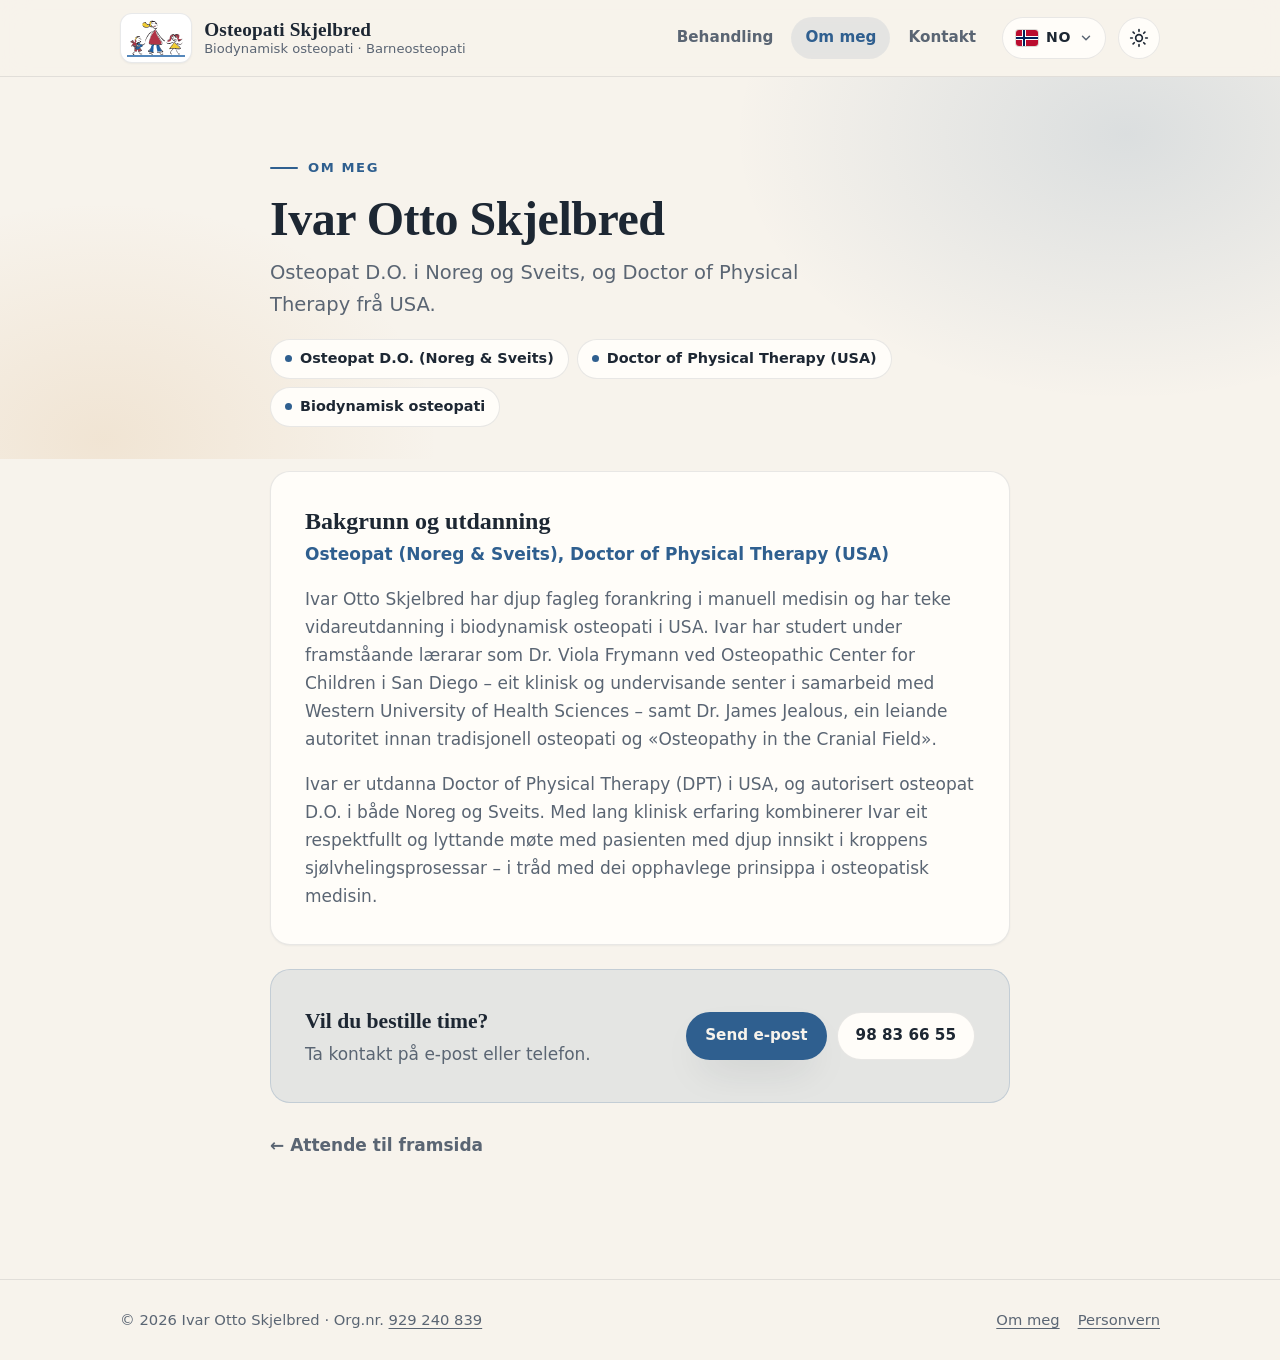
==== commit 4c572aba: "Add files via upload" ====
--- a/om-meg.html
+++ b/om-meg.html
@@ -3,40 +3,81 @@
 <head>
   <meta charset="UTF-8" />
   <meta name="viewport" content="width=device-width, initial-scale=1.0" />
-  <title>Om meg – Ivar Otto Skjelbred | Osteopati Skjelbred</title>
+  <title data-i18n="about.title">Om meg – Ivar Otto Skjelbred | Osteopati Skjelbred</title>
 
-  <meta name="description" content="Om Ivar Otto Skjelbred – bakgrunn, utdanning og erfaring. Norsk, engelsk og tysk." />
+  <meta name="description" content="Om Ivar Otto Skjelbred – bakgrunn, utdanning og erfaring." data-i18n-attr="content:about.description" />
   <meta name="color-scheme" content="light dark" />
   <meta name="theme-color" content="#f7f3ec" media="(prefers-color-scheme: light)" />
   <meta name="theme-color" content="#12161b" media="(prefers-color-scheme: dark)" />
 
+  <link rel="alternate" hreflang="nn" href="https://osteopatiskjelbred.no/om-meg.html" />
+  <link rel="alternate" hreflang="en" href="https://osteopatiskjelbred.no/om-meg.html?lang=en" />
+  <link rel="alternate" hreflang="de" href="https://osteopatiskjelbred.no/om-meg.html?lang=de" />
+  <link rel="alternate" hreflang="x-default" href="https://osteopatiskjelbred.no/om-meg.html" />
+
   <link rel="icon" href="logo.svg" type="image/svg+xml" />
   <link rel="apple-touch-icon" href="apple-touch-icon.png" />
   <link rel="stylesheet" href="style.css" />
-  <script>try{const t=localStorage.getItem('theme');if(t==='dark'||t==='light')document.documentElement.setAttribute('data-theme',t)}catch(e){}</script>
+  <script>
+    // Theme and language are decided before the page is drawn; site.js does the rest.
+    (function (d) {
+      var L = ['nn', 'en', 'de'], l = null, s = null, t = null;
+      try { t = localStorage.getItem('theme'); s = localStorage.getItem('lang'); } catch (e) {}
+      if (t === 'dark' || t === 'light') d.setAttribute('data-theme', t);
+      try { l = new URLSearchParams(location.search).get('lang'); } catch (e) {}
+      if (L.indexOf(l) < 0) l = L.indexOf(s) < 0 ? null : s;
+      if (!l) {
+        // Norwegian is the default; only German browsers switch automatically.
+        var n = (navigator.languages && navigator.languages.length ? navigator.languages : [navigator.language || ''])
+          .map(function (x) { return String(x).slice(0, 2).toLowerCase(); });
+        var no = n.some(function (c) { return c === 'nb' || c === 'nn' || c === 'no'; });
+        l = !no && n.indexOf('de') >= 0 ? 'de' : 'nn';
+      }
+      d.setAttribute('data-lang', l);
+      if (l !== 'nn') {
+        d.lang = l;
+        d.classList.add('i18n-wait');
+        setTimeout(function () { d.classList.remove('i18n-wait'); }, 2500);
+      }
+    })(document.documentElement);
+  </script>
+  <script src="i18n.js" defer></script>
   <script src="site.js" defer></script>
 </head>
 
 <body>
-  <a class="skip-link" href="#main-content">Hopp til innhald</a>
+  <a class="skip-link" href="#main-content" data-i18n="skip">Hopp til innhald</a>
 
   <header class="site-header">
     <div class="container header-inner">
-      <a class="brand" href="index.html" aria-label="Til framsida – Osteopati Skjelbred">
+      <a class="brand" href="index.html" aria-label="Til framsida – Osteopati Skjelbred" data-i18n-attr="aria-label:brand.home">
         <span class="logo-tile"><img src="logo.svg" alt="" width="58" height="40" /></span>
         <span class="brand-text">
           <span class="brand-name">Osteopati Skjelbred</span>
-          <span class="brand-tagline">Biodynamisk osteopati · Barneosteopati</span>
+          <span class="brand-tagline" data-i18n="brand.tagline">Biodynamisk osteopati · Barneosteopati</span>
         </span>
       </a>
 
-      <nav class="nav" id="nav" aria-label="Hovudmeny">
-        <a href="index.html#behandling">Behandling</a>
-        <a href="om-meg.html" aria-current="page">Om meg</a>
-        <a href="index.html#kontakt">Kontakt</a>
+      <nav class="nav" id="nav" aria-label="Hovudmeny" data-i18n-attr="aria-label:nav.label">
+        <a href="index.html#behandling" data-i18n="nav.treatment">Behandling</a>
+        <a href="om-meg.html" aria-current="page" data-i18n="nav.about">Om meg</a>
+        <a href="index.html#kontakt" data-i18n="nav.contact">Kontakt</a>
       </nav>
 
-      <button class="theme-btn" id="theme-btn" type="button" aria-label="Byt mellom lys og mørk modus">
+      <div class="lang-switch">
+        <button class="lang-btn" id="lang-btn" type="button" aria-expanded="false" aria-controls="lang-menu" aria-label="Vel språk" data-i18n-attr="aria-label:lang.choose">
+          <span class="flag flag-nn" aria-hidden="true"></span>
+          <span class="lang-code">NO</span>
+          <svg class="chev" viewBox="0 0 24 24" fill="none" stroke="currentColor" stroke-width="2.5" stroke-linecap="round" stroke-linejoin="round" aria-hidden="true"><path d="m6 9 6 6 6-6"/></svg>
+        </button>
+        <ul class="lang-menu" id="lang-menu" hidden>
+          <li><a href="?lang=nn" hreflang="nn" lang="nn" data-set-lang="nn"><span class="flag flag-nn" aria-hidden="true"></span>Norsk</a></li>
+          <li><a href="?lang=en" hreflang="en" lang="en" data-set-lang="en"><span class="flag flag-en" aria-hidden="true"></span>English</a></li>
+          <li><a href="?lang=de" hreflang="de" lang="de" data-set-lang="de"><span class="flag flag-de" aria-hidden="true"></span>Deutsch</a></li>
+        </ul>
+      </div>
+
+      <button class="theme-btn" id="theme-btn" type="button" aria-label="Byt mellom lys og mørk modus" data-i18n-attr="aria-label:theme.toggle">
         <svg class="sun" viewBox="0 0 24 24" fill="none" stroke="currentColor" stroke-width="2" stroke-linecap="round" aria-hidden="true"><circle cx="12" cy="12" r="4"/><path d="M12 2v2M12 20v2M4.93 4.93l1.41 1.41M17.66 17.66l1.41 1.41M2 12h2M20 12h2M4.93 19.07l1.41-1.41M17.66 6.34l1.41-1.41"/></svg>
         <svg class="moon" viewBox="0 0 24 24" fill="none" stroke="currentColor" stroke-width="2" stroke-linecap="round" stroke-linejoin="round" aria-hidden="true"><path d="M21 12.8A9 9 0 1 1 11.2 3a7 7 0 0 0 9.8 9.8z"/></svg>
       </button>
@@ -51,13 +92,13 @@
 
     <section class="page-hero">
       <div class="container narrow">
-        <span class="eyebrow">Om meg</span>
+        <span class="eyebrow" data-i18n="nav.about">Om meg</span>
         <h1>Ivar Otto Skjelbred</h1>
-        <p class="lead">Osteopat D.O. i Noreg og Sveits, og Doctor of Physical Therapy frå USA.</p>
+        <p class="lead" data-i18n="about.lead">Osteopat D.O. i Noreg og Sveits, og Doctor of Physical Therapy frå USA.</p>
         <div class="credentials">
-          <span class="chip">Osteopat D.O. (Noreg &amp; Sveits)</span>
+          <span class="chip" data-i18n="about.chipDO">Osteopat D.O. (Noreg &amp; Sveits)</span>
           <span class="chip">Doctor of Physical Therapy (USA)</span>
-          <span class="chip">Biodynamisk osteopati</span>
+          <span class="chip" data-i18n="service.biodynamic">Biodynamisk osteopati</span>
         </div>
       </div>
     </section>
@@ -65,13 +106,7 @@
     <section class="section" style="padding-top: 12px;">
       <div class="container narrow">
 
-        <div class="lang-tabs" role="tablist" aria-label="Vel språk">
-          <button type="button" role="tab" id="tab-nn" aria-controls="panel-nn" aria-selected="true" data-lang="nn">Norsk</button>
-          <button type="button" role="tab" id="tab-en" aria-controls="panel-en" aria-selected="false" data-lang="en">English</button>
-          <button type="button" role="tab" id="tab-de" aria-controls="panel-de" aria-selected="false" data-lang="de">Deutsch</button>
-        </div>
-
-        <article class="card prose lang-panel" id="panel-nn" role="tabpanel" aria-labelledby="tab-nn" lang="nn">
+        <article class="card prose lang-panel" data-lang-panel="nn" lang="nn">
           <div>
             <h2>Bakgrunn og utdanning</h2>
             <p class="sub">Osteopat (Noreg &amp; Sveits), Doctor of Physical Therapy (USA)</p>
@@ -89,7 +124,7 @@
           </p>
         </article>
 
-        <article class="card prose lang-panel" id="panel-en" role="tabpanel" aria-labelledby="tab-en" lang="en" hidden>
+        <article class="card prose lang-panel" data-lang-panel="en" lang="en">
           <div>
             <h2>Background and education</h2>
             <p class="sub">Doctor of Physical Therapy (USA), Osteopath D.O. (Norway &amp; Switzerland)</p>
@@ -107,7 +142,7 @@
           </p>
         </article>
 
-        <article class="card prose lang-panel" id="panel-de" role="tabpanel" aria-labelledby="tab-de" lang="de" hidden>
+        <article class="card prose lang-panel" data-lang-panel="de" lang="de">
           <div>
             <h2>Dr. Ivar Otto Skjelbred, D.O., DPT</h2>
             <p class="sub">Osteopath (Norwegen &amp; Schweiz), Doctor of Physical Therapy (USA)</p>
@@ -127,16 +162,16 @@
 
         <div class="card cta-card">
           <div>
-            <h2>Vil du bestille time?</h2>
-            <p>Ta kontakt på e-post eller telefon.</p>
+            <h2 data-i18n="about.ctaTitle">Vil du bestille time?</h2>
+            <p data-i18n="about.ctaText">Ta kontakt på e-post eller telefon.</p>
           </div>
           <div class="inline-actions">
-            <a href="mailto:osteopatiskjelbred@proton.me" class="btn btn-primary btn-sm">Send e-post</a>
-            <a href="tel:+4798836655" class="btn btn-ghost btn-sm">98 83 66 55</a>
+            <a href="mailto:osteopatiskjelbred@proton.me" class="btn btn-primary btn-sm" data-i18n="cta.email">Send e-post</a>
+            <a href="tel:+4798836655" class="btn btn-ghost btn-sm" data-i18n="phone">98 83 66 55</a>
           </div>
         </div>
 
-        <a href="index.html" class="back-link">&larr; Attende til framsida</a>
+        <a href="index.html" class="back-link" data-i18n="back">&larr; Attende til framsida</a>
       </div>
     </section>
 
@@ -144,10 +179,10 @@
 
   <footer>
     <div class="container footer-inner">
-      <p>&copy; 2026 Ivar Otto Skjelbred · Org.nr.
+      <p><span data-i18n="footer.copy">&copy; 2026 Ivar Otto Skjelbred · Org.nr.</span>
         <a href="https://w2.brreg.no/enhet/sok/detalj.jsp?orgnr=929240839" target="_blank" rel="noopener noreferrer">929 240 839</a>
       </p>
-      <p class="footer-links"><a href="om-meg.html">Om meg</a><a href="personvern.html">Personvern</a></p>
+      <p class="footer-links"><a href="om-meg.html" data-i18n="nav.about">Om meg</a><a href="personvern.html" data-i18n="nav.privacy">Personvern</a></p>
     </div>
   </footer>
 </body>
--- a/style.css
+++ b/style.css
@@ -181,8 +181,68 @@
 }
 .menu-btn { display: none; }
 
+[hidden] { display: none !important; }
+
+/* Hide the page until it has been translated, so Norwegian doesn't flash first */
+.i18n-wait body { visibility: hidden; }
+
+/* === Language menu === */
+.lang-switch { position: relative; flex: none; }
+.lang-btn {
+  display: inline-flex; align-items: center; gap: 8px;
+  height: 42px; padding: 0 12px 0 13px;
+  border-radius: 999px;
+  border: 1px solid var(--border);
+  background: var(--surface);
+  color: var(--text);
+  font: inherit; font-size: 0.88rem; font-weight: 700; letter-spacing: 0.04em;
+  cursor: pointer;
+  transition: background-color 0.15s ease;
+}
+.lang-btn:hover { background: var(--surface-2); }
+.lang-btn .chev { width: 14px; height: 14px; color: var(--muted); transition: transform 0.15s ease; }
+.lang-btn[aria-expanded="true"] .chev { transform: rotate(180deg); }
+
+.lang-menu {
+  position: absolute; right: 0; top: calc(100% + 8px); z-index: 40;
+  min-width: 170px;
+  list-style: none;
+  padding: 6px;
+  background: var(--surface);
+  border: 1px solid var(--border);
+  border-radius: 14px;
+  box-shadow: var(--shadow-md);
+}
+.lang-menu a {
+  display: flex; align-items: center; gap: 12px;
+  padding: 10px 12px;
+  border-radius: 10px;
+  text-decoration: none;
+  font-weight: 600; font-size: 0.95rem;
+}
+.lang-menu a:hover { background: var(--accent-soft); }
+.lang-menu a[aria-current="true"] { color: var(--accent); background: var(--accent-soft); }
+.lang-menu a[aria-current="true"]::after {
+  content: ""; margin-left: auto; width: 6px; height: 11px;
+  border: solid currentColor; border-width: 0 2px 2px 0;
+  transform: rotate(45deg) translate(-2px, -2px);
+}
+
+.flag {
+  display: inline-block; flex: none;
+  width: 22px; height: 16px;
+  border-radius: 3px;
+  background: center / cover no-repeat;
+  box-shadow: 0 0 0 1px rgba(0, 0, 0, 0.14);
+}
+.flag-nn { background-image: url("data:image/svg+xml,%3Csvg xmlns='http://www.w3.org/2000/svg' viewBox='0 0 22 16'%3E%3Crect width='22' height='16' fill='%23ba0c2f'/%3E%3Cpath d='M6 0h4v16H6zM0 6h22v4H0z' fill='%23fff'/%3E%3Cpath d='M7 0h2v16H7zM0 7h22v2H0z' fill='%2300205b'/%3E%3C/svg%3E"); }
+.flag-en { background-image: url("data:image/svg+xml,%3Csvg xmlns='http://www.w3.org/2000/svg' viewBox='0 0 60 30'%3E%3CclipPath id='t'%3E%3Cpath d='M30 15h30v15zv15H0zH0V0zV0h30z'/%3E%3C/clipPath%3E%3Cpath d='M0 0v30h60V0z' fill='%23012169'/%3E%3Cpath d='M0 0l60 30m0-30L0 30' stroke='%23fff' stroke-width='6'/%3E%3Cpath d='M0 0l60 30m0-30L0 30' clip-path='url(%23t)' stroke='%23c8102e' stroke-width='4'/%3E%3Cpath d='M30 0v30M0 15h60' stroke='%23fff' stroke-width='10'/%3E%3Cpath d='M30 0v30M0 15h60' stroke='%23c8102e' stroke-width='6'/%3E%3C/svg%3E"); }
+.flag-de { background-image: url("data:image/svg+xml,%3Csvg xmlns='http://www.w3.org/2000/svg' viewBox='0 0 5 3'%3E%3Cpath fill='%23000' d='M0 0h5v1H0z'/%3E%3Cpath fill='%23dd0000' d='M0 1h5v1H0z'/%3E%3Cpath fill='%23ffce00' d='M0 2h5v1H0z'/%3E%3C/svg%3E"); }
+
 @media (max-width: 800px) {
   .menu-btn { display: inline-grid; }
+  .lang-code, .lang-btn .chev { display: none; }
+  .lang-btn { width: 42px; padding: 0; justify-content: center; }
   .nav {
     display: none;
     position: absolute; left: 12px; right: 12px; top: calc(100% + 6px);
@@ -201,6 +261,16 @@
   :root { --menu-h: 66px; }
 }
 
+@media (max-width: 420px) {
+  .container { padding: 0 14px; }
+  .header-inner { gap: 6px; }
+  .brand { gap: 8px; }
+  .brand-name { font-size: 0.98rem; }
+  .logo-tile { padding: 3px 4px; }
+  .logo-tile img { height: 30px; }
+  .lang-btn, .theme-btn, .menu-btn { width: 38px; height: 38px; }
+}
+
 /* === Typography helpers === */
 .eyebrow {
   display: inline-flex; align-items: center; gap: 10px;
@@ -410,27 +480,6 @@
   content: ""; width: 7px; height: 7px; border-radius: 50%; background: var(--accent);
 }
 
-.lang-tabs {
-  display: inline-flex; gap: 4px;
-  padding: 4px;
-  border-radius: 999px;
-  background: var(--surface-2);
-  border: 1px solid var(--border);
-  margin-bottom: 20px;
-}
-.lang-tabs button {
-  font: inherit; font-size: 0.92rem; font-weight: 600;
-  padding: 8px 16px;
-  border: 0; border-radius: 999px;
-  background: transparent; color: var(--muted);
-  cursor: pointer;
-  transition: background-color 0.15s ease, color 0.15s ease;
-}
-.lang-tabs button:hover { color: var(--text); }
-.lang-tabs button[aria-selected="true"] {
-  background: var(--surface); color: var(--text); box-shadow: var(--shadow-sm);
-}
-
 .prose { color: var(--muted); }
 .prose > * + * { margin-top: 1em; }
 .prose h2 {
@@ -443,8 +492,8 @@
 .prose li::marker { color: var(--accent); }
 .prose strong { color: var(--text); }
 
-/* JS hides inactive panels; without JS all languages stay visible */
-.js .lang-panel[hidden] { display: none; }
+/* Without JS all three languages are shown one after another */
+.lang-panel + .lang-panel { margin-top: 20px; }
 
 .cta-card {
   display: flex; flex-wrap: wrap; align-items: center; justify-content: space-between; gap: 18px;
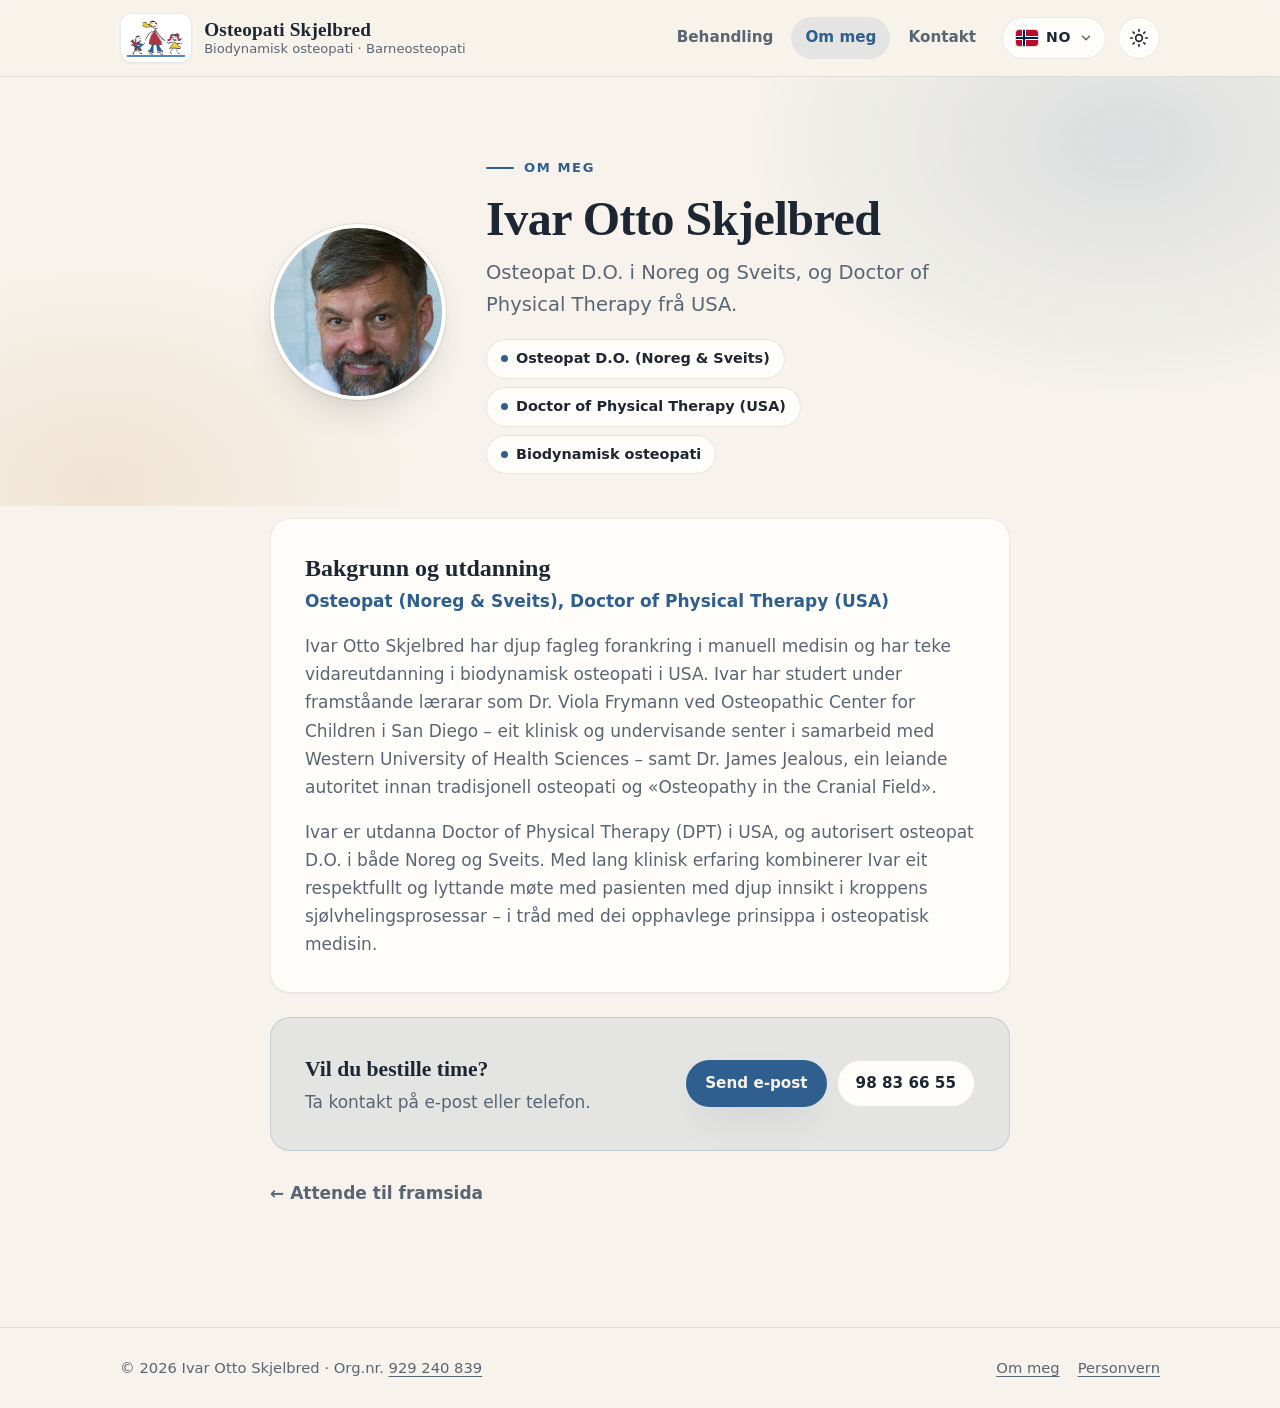
==== commit 5a1db867: "Add files via upload" ====
--- a/om-meg.html
+++ b/om-meg.html
@@ -91,14 +91,17 @@
   <main id="main-content">
 
     <section class="page-hero">
-      <div class="container narrow">
-        <span class="eyebrow" data-i18n="nav.about">Om meg</span>
-        <h1>Ivar Otto Skjelbred</h1>
-        <p class="lead" data-i18n="about.lead">Osteopat D.O. i Noreg og Sveits, og Doctor of Physical Therapy frå USA.</p>
-        <div class="credentials">
-          <span class="chip" data-i18n="about.chipDO">Osteopat D.O. (Noreg &amp; Sveits)</span>
-          <span class="chip">Doctor of Physical Therapy (USA)</span>
-          <span class="chip" data-i18n="service.biodynamic">Biodynamisk osteopati</span>
+      <div class="container narrow profile">
+        <img class="portrait portrait-lg" src="ivar-otto-skjelbred.jpg" alt="Portrett av Ivar Otto Skjelbred" data-i18n-attr="alt:portrait.alt" width="176" height="176" />
+        <div>
+          <span class="eyebrow" data-i18n="nav.about">Om meg</span>
+          <h1>Ivar Otto Skjelbred</h1>
+          <p class="lead" data-i18n="about.lead">Osteopat D.O. i Noreg og Sveits, og Doctor of Physical Therapy frå USA.</p>
+          <div class="credentials">
+            <span class="chip" data-i18n="about.chipDO">Osteopat D.O. (Noreg &amp; Sveits)</span>
+            <span class="chip">Doctor of Physical Therapy (USA)</span>
+            <span class="chip" data-i18n="service.biodynamic">Biodynamisk osteopati</span>
+          </div>
         </div>
       </div>
     </section>
--- a/style.css
+++ b/style.css
@@ -320,6 +320,7 @@
   color: var(--muted);
   max-width: 540px;
 }
+.lead-name { display: block; }
 .actions { display: flex; flex-wrap: wrap; gap: 12px; margin-top: 30px; }
 
 .hero-art {
@@ -407,12 +408,12 @@
   display: grid; grid-template-columns: auto 1fr; gap: 28px; align-items: center;
   margin-top: 20px;
 }
-.monogram {
-  width: 96px; height: 96px; border-radius: 50%;
-  display: grid; place-items: center;
-  background: linear-gradient(135deg, var(--accent), color-mix(in srgb, var(--accent) 55%, var(--rose)));
-  color: var(--bg);
-  font-family: var(--serif); font-size: 2rem; font-weight: 600;
+.portrait {
+  width: 104px; height: 104px; border-radius: 50%;
+  object-fit: cover;
+  border: 3px solid var(--surface);
+  box-shadow: 0 0 0 1px var(--border), var(--shadow-md);
+  background: var(--surface-2);
 }
 .about h3 { font-family: var(--serif); font-size: 1.5rem; font-weight: 600; }
 .about .role { color: var(--accent); font-weight: 650; margin-bottom: 14px; }
@@ -463,10 +464,19 @@
 }
 @media (max-width: 520px) {
   .about { grid-template-columns: 1fr; }
-  .monogram { width: 72px; height: 72px; font-size: 1.5rem; }
+  .portrait { width: 84px; height: 84px; }
 }
 
 /* === Om meg === */
+.profile {
+  display: grid; grid-template-columns: auto 1fr;
+  gap: clamp(20px, 4vw, 40px); align-items: center;
+}
+.portrait-lg { width: 176px; height: 176px; border-width: 4px; }
+@media (max-width: 600px) {
+  .profile { grid-template-columns: 1fr; }
+  .portrait-lg { width: 128px; height: 128px; }
+}
 .credentials { display: flex; flex-wrap: wrap; gap: 8px; margin-top: 18px; }
 .chip {
   display: inline-flex; align-items: center; gap: 8px;
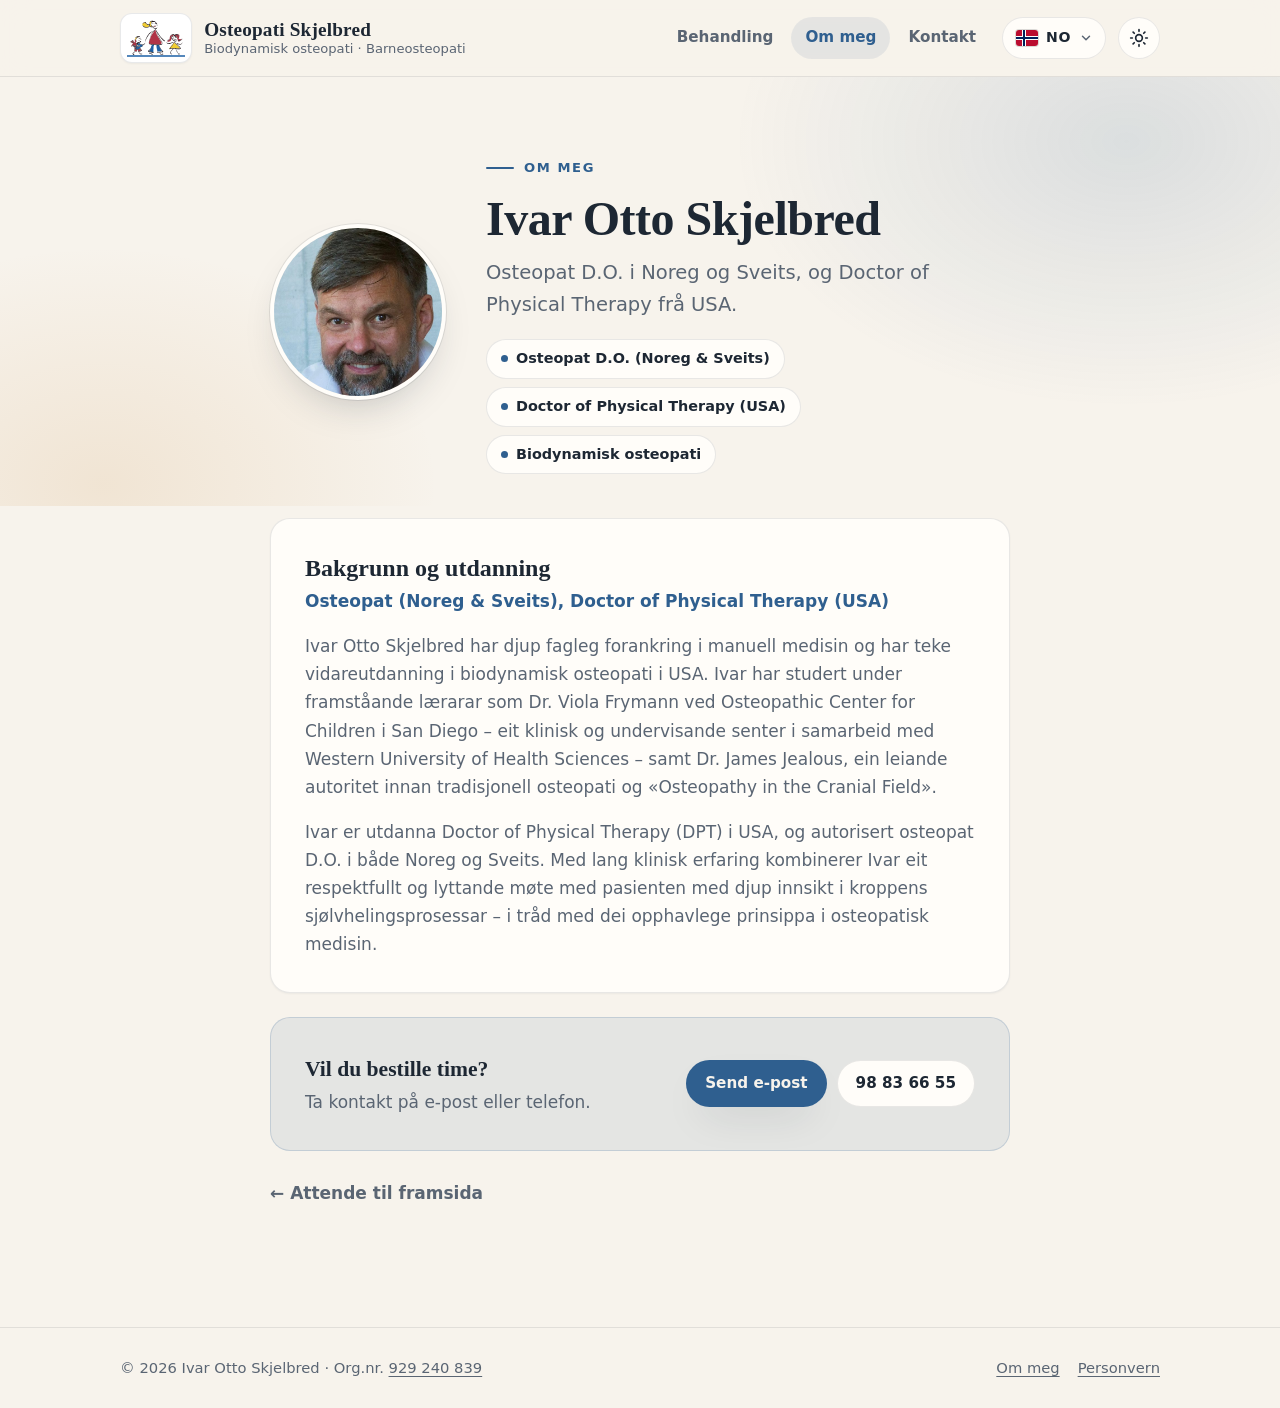
==== commit 403cc0ee: "Add files via upload" ====
--- a/om-meg.html
+++ b/om-meg.html
@@ -10,10 +10,17 @@
   <meta name="theme-color" content="#f7f3ec" media="(prefers-color-scheme: light)" />
   <meta name="theme-color" content="#12161b" media="(prefers-color-scheme: dark)" />
 
-  <link rel="alternate" hreflang="nn" href="https://osteopatiskjelbred.no/om-meg.html" />
-  <link rel="alternate" hreflang="en" href="https://osteopatiskjelbred.no/om-meg.html?lang=en" />
-  <link rel="alternate" hreflang="de" href="https://osteopatiskjelbred.no/om-meg.html?lang=de" />
-  <link rel="alternate" hreflang="x-default" href="https://osteopatiskjelbred.no/om-meg.html" />
+  <link rel="canonical" href="https://osteopati-skjelbred.no/om-meg" />
+  <meta property="og:title" content="Om meg – Ivar Otto Skjelbred | Osteopati Skjelbred" />
+  <meta property="og:description" content="Om Ivar Otto Skjelbred – bakgrunn, utdanning og erfaring." />
+  <meta property="og:type" content="website" />
+  <meta property="og:locale" content="nn_NO" />
+  <meta property="og:site_name" content="Osteopati Skjelbred" />
+  <meta property="og:url" content="https://osteopati-skjelbred.no/om-meg" />
+  <meta property="og:image" content="https://osteopati-skjelbred.no/logo.png" />
+  <meta property="og:image:width" content="1200" />
+  <meta property="og:image:height" content="630" />
+  <meta name="twitter:card" content="summary_large_image" />
 
   <link rel="icon" href="logo.svg" type="image/svg+xml" />
   <link rel="apple-touch-icon" href="apple-touch-icon.png" />
@@ -109,57 +116,21 @@
     <section class="section" style="padding-top: 12px;">
       <div class="container narrow">
 
-        <article class="card prose lang-panel" data-lang-panel="nn" lang="nn">
+        <article class="card prose">
           <div>
-            <h2>Bakgrunn og utdanning</h2>
-            <p class="sub">Osteopat (Noreg &amp; Sveits), Doctor of Physical Therapy (USA)</p>
+            <h2 data-i18n="about.bgTitle">Bakgrunn og utdanning</h2>
+            <p class="sub" data-i18n="about.bgSub">Osteopat (Noreg &amp; Sveits), Doctor of Physical Therapy (USA)</p>
           </div>
-          <p>
+          <p data-i18n="about.p1">
             Ivar Otto Skjelbred har djup fagleg forankring i manuell medisin og har teke vidareutdanning i biodynamisk osteopati i USA.
             Ivar har studert under framståande lærarar som Dr. Viola Frymann ved Osteopathic Center for Children i San Diego – eit klinisk og
             undervisande senter i samarbeid med Western University of Health Sciences – samt Dr. James Jealous, ein leiande autoritet innan
             tradisjonell osteopati og «Osteopathy in the Cranial Field».
           </p>
-          <p>
+          <p data-i18n="about.p2">
             Ivar er utdanna Doctor of Physical Therapy (DPT) i USA, og autorisert osteopat D.O. i både Noreg og Sveits. Med lang klinisk
             erfaring kombinerer Ivar eit respektfullt og lyttande møte med pasienten med djup innsikt i kroppens sjølvhelingsprosessar – i tråd
             med dei opphavlege prinsippa i osteopatisk medisin.
-          </p>
-        </article>
-
-        <article class="card prose lang-panel" data-lang-panel="en" lang="en">
-          <div>
-            <h2>Background and education</h2>
-            <p class="sub">Doctor of Physical Therapy (USA), Osteopath D.O. (Norway &amp; Switzerland)</p>
-          </div>
-          <p>
-            Ivar Otto Skjelbred has a solid foundation in manual medicine and has completed advanced training in biodynamic osteopathy in the
-            United States. He studied under leading figures such as Dr. Viola Frymann at the Osteopathic Center for Children in San Diego – a
-            clinical and educational center in collaboration with Western University of Health Sciences – as well as Dr. James Jealous, a key
-            authority in traditional osteopathy and Osteopathy in the Cranial Field.
-          </p>
-          <p>
-            Ivar holds a Doctor of Physical Therapy (DPT) degree from the USA and is a licensed osteopath D.O. in both Norway and Switzerland.
-            With many years of clinical experience, Ivar combines a respectful, attentive approach with deep insight into the body’s innate
-            self-healing processes – always in line with the original principles of osteopathic medicine.
-          </p>
-        </article>
-
-        <article class="card prose lang-panel" data-lang-panel="de" lang="de">
-          <div>
-            <h2>Dr. Ivar Otto Skjelbred, D.O., DPT</h2>
-            <p class="sub">Osteopath (Norwegen &amp; Schweiz), Doctor of Physical Therapy (USA)</p>
-          </div>
-          <p>
-            Skjelbred verfügt über ein fundiertes Wissen in der manuellen Medizin und hat eine spezialisierte Weiterbildung in biodynamischer
-            Osteopathie in den USA absolviert. Er wurde unter anderem von renommierten Lehrern wie Dr. Viola Frymann am Osteopathic Center for
-            Children in San Diego – einem klinischen und schulischen Zentrum in Zusammenarbeit mit der Western University of Health Sciences –
-            sowie von Dr. James Jealous, einem führenden Vertreter der traditionellen Osteopathie und Cranialen Osteopathie, unterrichtet.
-          </p>
-          <p>
-            Skjelbred hat in den USA den Abschluss Doctor of Physical Therapy (DPT) erworben und ist als Osteopath D.O. in Norwegen und der
-            Schweiz anerkannt. Mit langjähriger klinischer Erfahrung verbindet Skjelbred eine respektvolle, zugewandte Haltung mit einem tiefen
-            Verständnis für die Selbstheilungskräfte des Körpers – stets im Sinne der ursprünglichen Prinzipien der osteopathischen Medizin.
           </p>
         </article>
 
--- a/style.css
+++ b/style.css
@@ -503,7 +503,6 @@
 .prose strong { color: var(--text); }
 
 /* Without JS all three languages are shown one after another */
-.lang-panel + .lang-panel { margin-top: 20px; }
 
 .cta-card {
   display: flex; flex-wrap: wrap; align-items: center; justify-content: space-between; gap: 18px;
